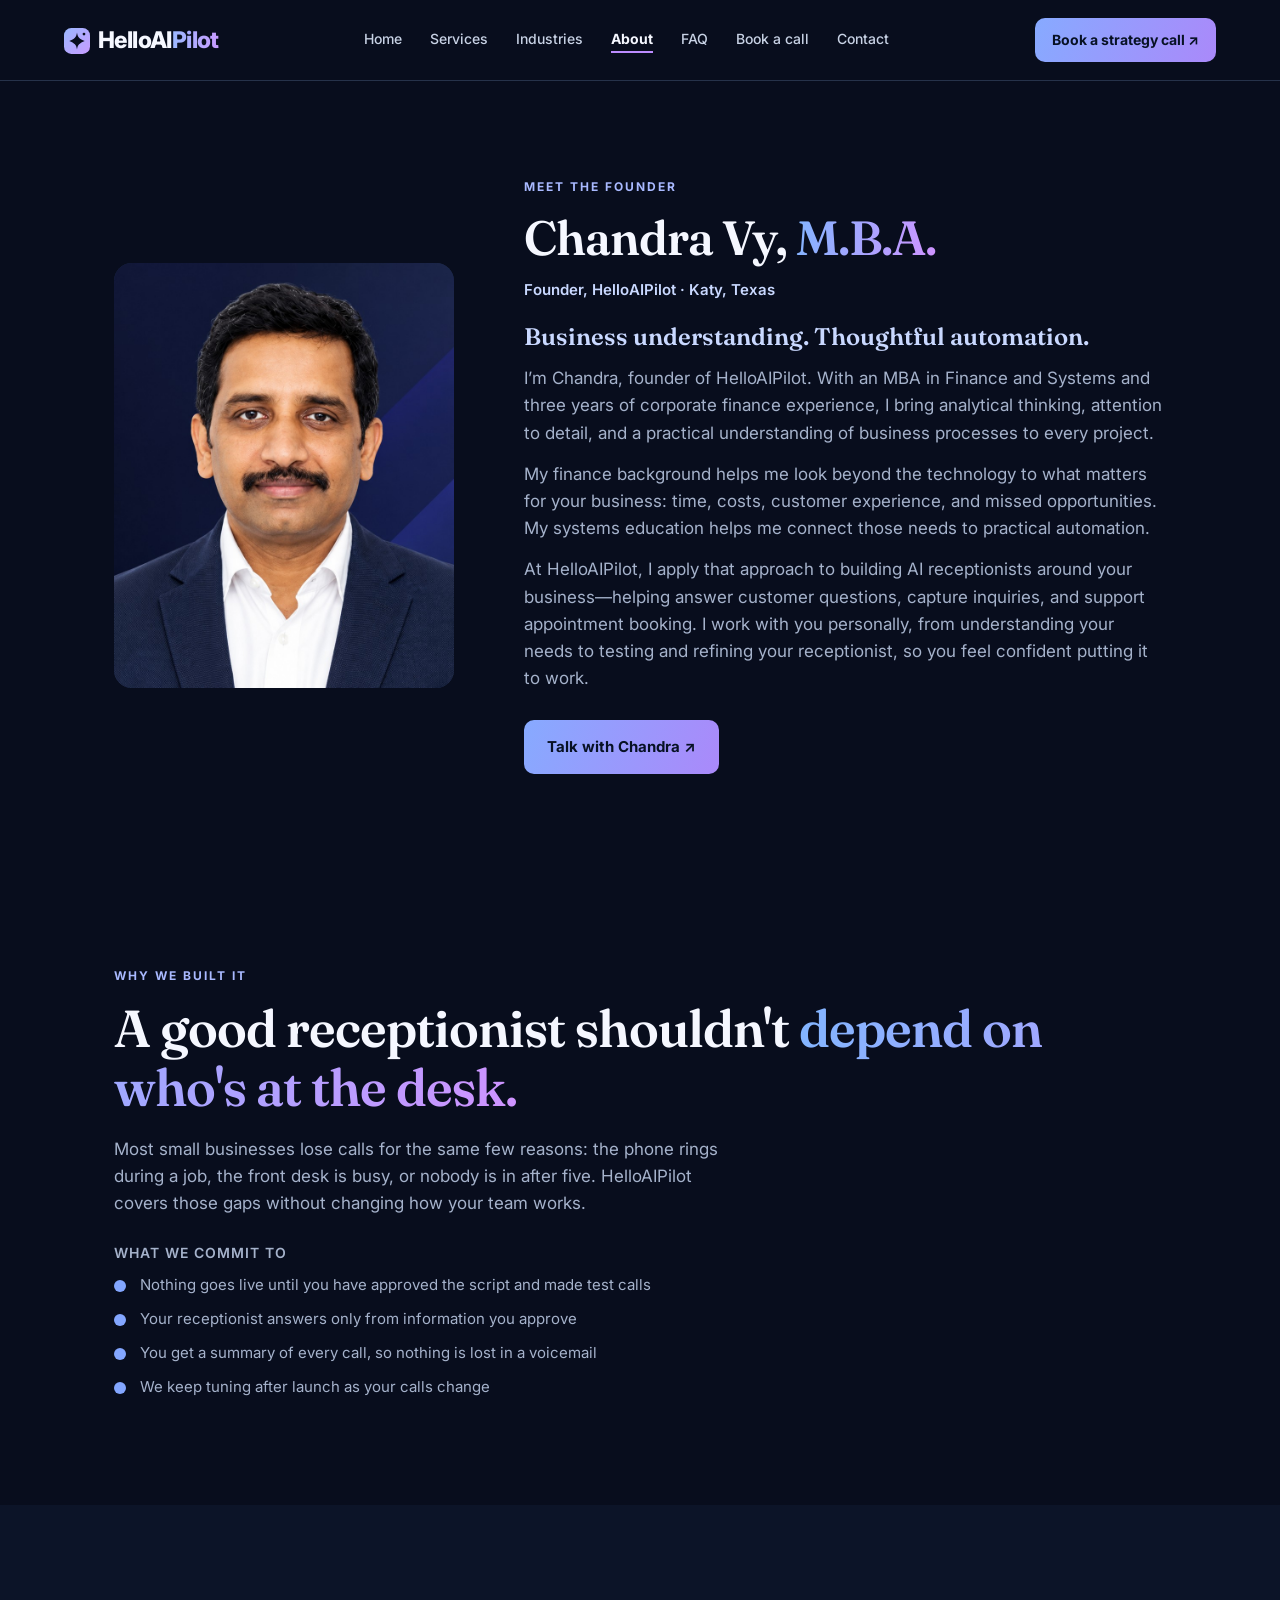
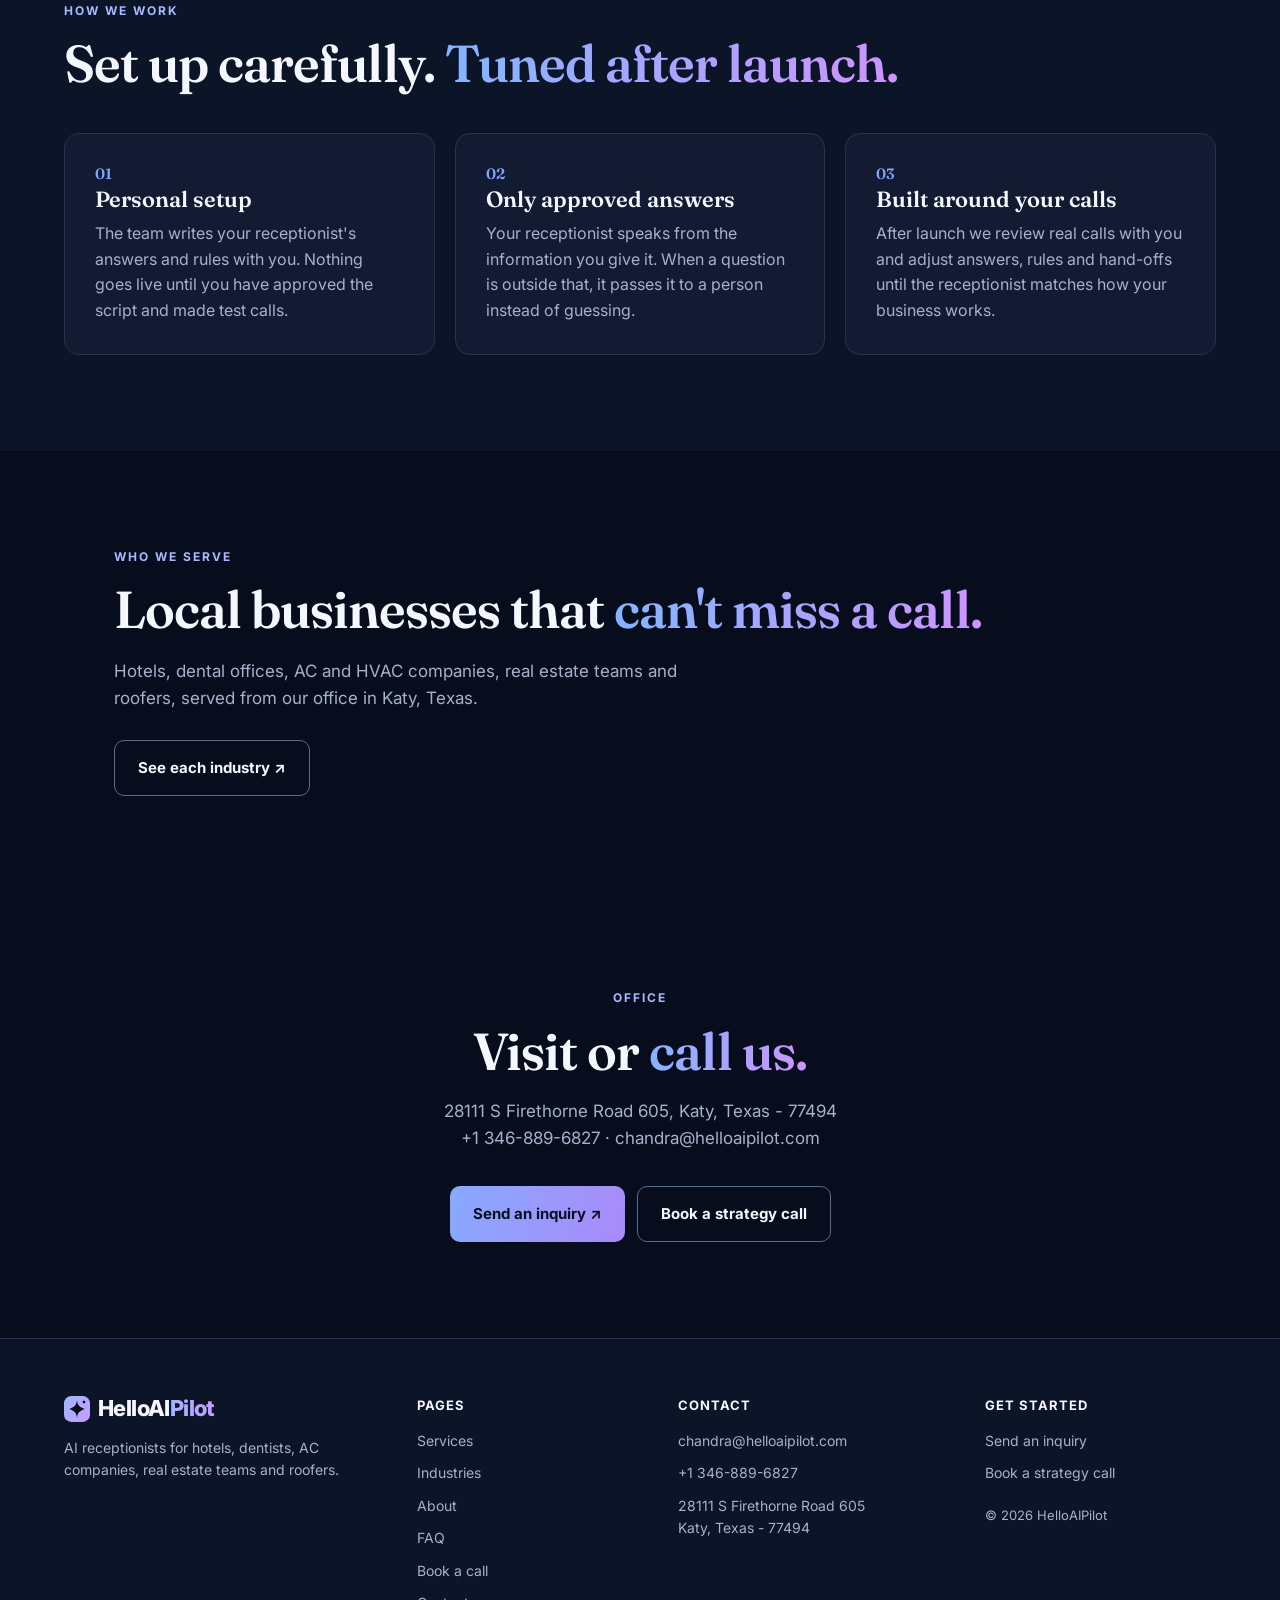
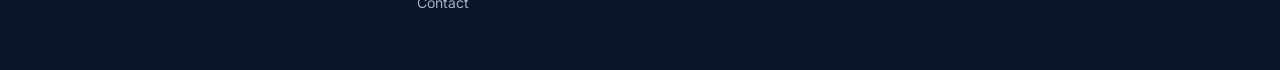
==== about/index.html @ 735b8063 "Add files via upload" ====
<!doctype html>
<html lang="en">
<head>
<meta charset="utf-8">
<meta name="viewport" content="width=device-width,initial-scale=1">
<title>About | HelloAIPilot</title>
<meta name="description" content="About HelloAIPilot and founder Chandra Vy, M.B.A. An AI receptionist company in Katy, Texas, set up personally for every business.">
<meta name="theme-color" content="#080d1d">
<link rel="stylesheet" href="/style.css">
</head>
<body>
<header>
  <a class="logo" href="/"><svg class="mark" viewBox="0 0 32 32" aria-hidden="true"><defs><linearGradient id="hg1" x1="0" y1="0" x2="1" y2="1"><stop offset="0" stop-color="#9bb8ff"/><stop offset="1" stop-color="#c79bff"/></linearGradient></defs><rect width="32" height="32" rx="9" fill="url(#hg1)"/><path d="M16 5.5c.7 5.6 3.1 8 9.5 10.5-6.4 2.5-8.8 4.9-9.5 10.5-.7-5.6-3.1-8-9.5-10.5 6.4-2.5 8.8-4.9 9.5-10.5z" fill="#080d1d"/><circle cx="24.6" cy="7.4" r="1.7" fill="#080d1d"/></svg>HelloAI<span>Pilot</span></a>
  <nav>
    <a href="/">Home</a>
    <a href="/services/">Services</a>
    <a href="/industries/">Industries</a>
    <a href="/about/" aria-current="page">About</a>
    <a href="/faq/">FAQ</a>
    <a href="/book/">Book a call</a>
    <a href="/contact/">Contact</a>
  </nav>
  <a class="btn small" href="/contact/#enquiry">Book a strategy call ↗</a>
</header>

<main>
  <section class="section">
    <div class="profile">
      <div class="profile-photo">
        <img src="/profile.jpg" alt="Chandra Vy, founder of HelloAIPilot" onerror="this.remove()">
      </div>
      <div class="profile-copy">
        <div class="eyebrow">MEET THE FOUNDER</div>
        <h2>Chandra Vy, <em>M.B.A.</em></h2>
        <p class="role">Founder, HelloAIPilot · Katy, Texas</p>
        <h3 class="bio-title">Business understanding. Thoughtful automation.</h3>
        <p>I’m Chandra, founder of HelloAIPilot. With an MBA in Finance and Systems and three years of corporate finance experience, I bring analytical thinking, attention to detail, and a practical understanding of business processes to every project.</p>
        <p>My finance background helps me look beyond the technology to what matters for your business: time, costs, customer experience, and missed opportunities. My systems education helps me connect those needs to practical automation.</p>
        <p>At HelloAIPilot, I apply that approach to building AI receptionists around your business—helping answer customer questions, capture inquiries, and support appointment booking. I work with you personally, from understanding your needs to testing and refining your receptionist, so you feel confident putting it to work.</p>
                <div class="actions left"><a class="btn" href="/contact/#enquiry">Talk with Chandra ↗</a></div>
      </div>
    </div>
  </section>

  <section class="section">
    <div class="eyebrow">WHY WE BUILT IT</div>
    <h2>A good receptionist shouldn't <em>depend on who's at the desk.</em></h2>
    <p class="lead-line">Most small businesses lose calls for the same few reasons: the phone rings during a job, the front desk is busy, or nobody is in after five. HelloAIPilot covers those gaps without changing how your team works.</p>
    <h4>What we commit to</h4>
    <ul class="checks">
      <li>Nothing goes live until you have approved the script and made test calls</li>
      <li>Your receptionist answers only from information you approve</li>
      <li>You get a summary of every call, so nothing is lost in a voicemail</li>
      <li>We keep tuning after launch as your calls change</li>
    </ul>
  </section>

  <section class="section alt">
    <div class="eyebrow">HOW WE WORK</div>
    <h2>Set up carefully. <em>Tuned after launch.</em></h2>
    <div class="grid three">
      <article class="tile"><div class="num">01</div><h3>Personal setup</h3><p>The team writes your receptionist's answers and rules with you. Nothing goes live until you have approved the script and made test calls.</p></article>
      <article class="tile"><div class="num">02</div><h3>Only approved answers</h3><p>Your receptionist speaks from the information you give it. When a question is outside that, it passes it to a person instead of guessing.</p></article>
      <article class="tile"><div class="num">03</div><h3>Built around your calls</h3><p>After launch we review real calls with you and adjust answers, rules and hand-offs until the receptionist matches how your business works.</p></article>
    </div>
  </section>

  <section class="section">
    <div class="eyebrow">WHO WE SERVE</div>
    <h2>Local businesses that <em>can't miss a call.</em></h2>
    <p class="lead-line">Hotels, dental offices, AC and HVAC companies, real estate teams and roofers, served from our office in Katy, Texas.</p>
    <div class="actions left"><a class="btn outline" href="/industries/">See each industry ↗</a></div>
  </section>

  <section class="section cta">
    <div class="eyebrow">OFFICE</div>
    <h2>Visit or <em>call us.</em></h2>
    <p>28111 S Firethorne Road 605, Katy, Texas - 77494<br>+1 346-889-6827 · chandra@helloaipilot.com</p>
    <div class="actions">
      <a class="btn" href="/contact/#enquiry">Send an inquiry ↗</a>
      <a class="btn outline" href="/contact/#book">Book a strategy call</a>
    </div>
  </section>
</main>

<footer>
  <div class="foot-brand">
    <a class="logo" href="/"><svg class="mark" viewBox="0 0 32 32" aria-hidden="true"><defs><linearGradient id="hg2" x1="0" y1="0" x2="1" y2="1"><stop offset="0" stop-color="#9bb8ff"/><stop offset="1" stop-color="#c79bff"/></linearGradient></defs><rect width="32" height="32" rx="9" fill="url(#hg2)"/><path d="M16 5.5c.7 5.6 3.1 8 9.5 10.5-6.4 2.5-8.8 4.9-9.5 10.5-.7-5.6-3.1-8-9.5-10.5 6.4-2.5 8.8-4.9 9.5-10.5z" fill="#080d1d"/><circle cx="24.6" cy="7.4" r="1.7" fill="#080d1d"/></svg>HelloAI<span>Pilot</span></a>
    <p>AI receptionists for hotels, dentists, AC companies, real estate teams and roofers.</p>
  </div>
  <div class="foot-col">
    <strong>Pages</strong>
    <a href="/services/">Services</a><a href="/industries/">Industries</a><a href="/about/">About</a><a href="/faq/">FAQ</a><a href="/book/">Book a call</a><a href="/contact/">Contact</a>
  </div>
  <div class="foot-col">
    <strong>Contact</strong>
    <a href="mailto:chandra@helloaipilot.com">chandra@helloaipilot.com</a>
    <a href="tel:+13468896827">+1 346-889-6827</a>
    <span>28111 S Firethorne Road 605<br>Katy, Texas - 77494</span>
  </div>
  <div class="foot-col">
    <strong>Get started</strong>
    <a href="/contact/#enquiry">Send an inquiry</a>
    <a href="/contact/#book">Book a strategy call</a>
    <span class="copy">© <span id="year"></span> HelloAIPilot</span>
  </div>
</footer>
<script src="/script.js"></script>
</body>
</html>
---- style.css ----
@import url('https://fonts.googleapis.com/css2?family=Fraunces:opsz,wght@9..144,500;9..144,600;9..144,700&family=Inter:wght@400;500;600;700&display=swap');

:root{
  --bg:#080d1d;
  --paper:#121b32;
  --soft:#0c1428;
  --ink:#f5f7ff;
  --muted:#a5b2cb;
  --line:#28344f;
  --accent:#83a6ff;
  --accent-text:#c9d8ff;
  --violet:#bc8cff;
  --chip:#1a2946;
  --green-soft:#1a2946;
  --green:#83a6ff;
  --green-deep:#c9d8ff;
}
*{box-sizing:border-box}
html{scroll-behavior:smooth;scroll-padding-top:90px}
[hidden]{display:none!important}
body{margin:0;background:var(--bg);color:var(--ink);font-family:'Inter',system-ui,sans-serif;font-size:16px;line-height:1.6}
a{color:inherit;text-decoration:none}
em{font-style:normal;background:linear-gradient(100deg,#82b5ff,#cf93ff);-webkit-background-clip:text;background-clip:text;color:transparent;font-weight:600}
h1,h2,h3,h4{font-family:'Fraunces',Georgia,serif;font-weight:600;color:var(--ink);line-height:1.12;margin:0}
h4{font-family:'Inter',sans-serif;font-size:14px;text-transform:uppercase;letter-spacing:1px;color:var(--muted);margin:0 0 12px}

/* Header */
header{display:flex;align-items:center;justify-content:space-between;gap:20px;padding:18px max(5%,calc((100vw - 1180px)/2));background:var(--bg);border-bottom:1px solid #26324a;position:sticky;top:0;z-index:5}
.logo{font:800 23px 'Inter',system-ui,sans-serif;letter-spacing:-.6px;white-space:nowrap;color:var(--ink)}
.logo>span:last-child{background:linear-gradient(90deg,#9bb8ff,#c79bff);-webkit-background-clip:text;background-clip:text;color:transparent}
.mark{width:26px;height:26px;vertical-align:-6px;margin-right:8px;flex:none;display:inline-block}
nav{display:flex;gap:28px;font-size:14px;color:#c8d2e5;font-weight:500}
nav a:hover{color:var(--accent)}
nav a[aria-current="page"]{color:var(--ink);font-weight:700;box-shadow:inset 0 -2px 0 var(--violet);padding-bottom:3px}

/* Buttons */
.btn{display:inline-flex;align-items:center;justify-content:center;background:linear-gradient(110deg,#87aaff,#aa89fa);color:#071124;font-weight:700;padding:15px 23px;border-radius:10px;border:0;cursor:pointer;font-size:15px;font-family:inherit;transition:filter .15s,transform .15s}
.btn:hover{filter:brightness(1.12);transform:translateY(-1px)}
.btn.small{padding:11px 17px;font-size:14px}
.btn.outline{background:transparent;border:1px solid #596a8a;color:var(--ink)}
.btn.outline:hover{border-color:var(--accent);color:var(--accent)}
.actions{display:flex;justify-content:center;gap:12px;margin:34px 0 0;flex-wrap:wrap}
.actions.left{justify-content:flex-start;margin:28px 0 0}
.textlink{color:var(--accent-text);font-weight:700;font-size:15px}
.textlink:hover{text-decoration:underline}
.eyebrow{color:#a9b9ff;font-size:12px;font-weight:700;letter-spacing:2px;text-transform:uppercase;margin-bottom:14px}

/* Hero */
.hero{position:relative;overflow:hidden;text-align:center;padding:100px 20px 90px;background:radial-gradient(ellipse 60% 45% at 50% 22%,#26366d80,transparent 80%)}
.hero h1{font-size:clamp(44px,6.4vw,84px);letter-spacing:-1.5px;max-width:1000px;margin:0 auto 26px}
.hero>p{color:var(--muted);max-width:660px;margin:0 auto;font-size:18px}
.hero-panel{max-width:660px;margin:60px auto 0;background:linear-gradient(145deg,#182541,#0d1429);border:1px solid #3b4e79;border-radius:18px;padding:24px;box-shadow:0 28px 95px #0007;text-align:left}
.panel-top,.steps{display:flex;justify-content:space-between;color:#91a4c8;font-size:12px;letter-spacing:.5px;font-weight:600}
.dot{display:inline-block;width:8px;height:8px;background:#58e7bb;border-radius:50%;margin-right:6px}
.wave{display:flex;height:90px;align-items:center;justify-content:center;gap:6px;margin:12px 0}
.wave b{width:6px;border-radius:10px;background:linear-gradient(#bb8dff,#71b8ff);height:26px;animation:pulse 1.4s infinite alternate}
.wave b:nth-child(3n){height:58px;animation-delay:.3s}
.wave b:nth-child(4n){height:78px;animation-delay:.6s}
.wave b:nth-child(5n){height:40px;animation-delay:.9s}
@keyframes pulse{to{transform:scaleY(.45)}}
.chat{background:#202f50;border-radius:8px;padding:14px 16px;color:#dce6ff;margin-bottom:12px;font-size:15px}
.chat.caller{background:#1a2946;margin-left:40px}
.steps span{background:#1a2946;padding:6px 10px;border-radius:999px}

/* Sections */
.section{max-width:1180px;margin:auto;padding:96px 5%}
.section h2,.subhero h1{font-size:clamp(34px,4.2vw,52px);letter-spacing:-1px;margin:0 0 40px}
.subhero{text-align:center;padding:100px 20px 80px;background:radial-gradient(ellipse at 50% 20%,#25356780,transparent 70%)}
.subhero h1{max-width:900px;margin:0 auto 22px}
.subhero>p{color:var(--muted);max-width:640px;margin:0 auto;font-size:18px}
.alt{max-width:none;background:#0c1428;padding-left:max(5%,calc((100vw - 1180px)/2));padding-right:max(5%,calc((100vw - 1180px)/2))}
.alt>*{max-width:1180px;margin-left:auto;margin-right:auto}
.lead-line{color:var(--muted);max-width:620px;margin:-20px 0 28px;font-size:17px}
.sectionhead{display:flex;justify-content:space-between;align-items:flex-end;gap:20px;flex-wrap:wrap}
.sectionhead h2{margin-bottom:40px}

/* Cards */
.grid{display:grid;gap:20px}
.three{grid-template-columns:repeat(3,1fr)}
.four{grid-template-columns:repeat(4,1fr)}
.tile{background:var(--paper);border:1px solid var(--line);border-radius:15px;padding:30px}
.tile p{color:var(--muted);margin:10px 0 0}
.tile .checks,.tile .rules{margin-top:16px}
.num{font:600 15px 'Fraunces',serif;color:var(--accent)}
.tile h3{font-size:22px;margin:4px 0 0}
ul{padding:0;margin:0;list-style:none}
.checks li,.rules li{position:relative;padding-left:26px;margin:10px 0;color:var(--muted);font-size:15px}
.checks li::before{content:"";position:absolute;left:0;top:7px;width:12px;height:12px;border-radius:50%;background:var(--accent)}
.rules li::before{content:"";position:absolute;left:0;top:7px;width:12px;height:12px;border-radius:3px;background:var(--violet)}

/* Calculator */
.calc{display:grid;grid-template-columns:1.1fr 1fr .9fr;gap:30px;align-items:center;background:var(--paper);border:1px solid var(--line);border-radius:18px;padding:40px;margin-top:50px}
.calc h3{font-size:30px;margin:0 0 12px}
.calc-copy p{color:var(--muted);margin:0;font-size:15px}
.calc-inputs label{display:block;font-size:14px;font-weight:600;color:var(--ink);margin-bottom:16px}
.calc-inputs input{display:block;width:100%;margin-top:6px;background:var(--bg);color:var(--ink);border:1px solid #35415b;border-radius:8px;padding:12px;font:inherit}
.calc-result{background:#0d1429;border:1px solid #3b4e79;color:var(--ink);border-radius:15px;padding:28px}
.calc-result small{display:block;text-transform:uppercase;letter-spacing:1px;font-size:12px;color:var(--muted)}
.calc-result strong{display:block;font:600 46px 'Fraunces',serif;color:#fff;margin:8px 0 0}
.calc-result span{font-size:15px;color:var(--muted)}
.calc-result em{display:block;margin-top:8px;font-weight:600;font-size:16px}
.calc-formula{font-size:13px;color:var(--muted);margin:14px 0 0}

/* Industries */
.industries{display:grid;grid-template-columns:repeat(5,1fr);gap:16px}
.industry{background:var(--paper);border:1px solid var(--line);border-radius:15px;padding:24px;transition:transform .2s,border-color .2s}
.industry:hover{transform:translateY(-4px);border-color:var(--accent)}
.industry>span{font-size:26px;color:#b4a5ff}
.industry h3{font-size:20px;margin:14px 0 8px}
.industry p{color:var(--muted);font-size:14px;margin:0}

/* Industries page */
.jump{display:flex;gap:10px;justify-content:center;flex-wrap:wrap;margin-top:28px}
.jump a{background:var(--paper);border:1px solid var(--line);padding:9px 16px;border-radius:999px;font-size:14px;font-weight:600}
.jump a:hover{border-color:var(--accent);color:var(--accent)}
.solutions{padding-top:40px}
.solution{display:grid;grid-template-columns:120px 1fr;gap:40px;padding:56px 0;border-bottom:1px solid var(--line);scroll-margin-top:100px}
.solution h2{font-size:38px;margin:8px 0 14px}
.solution>div:last-child>p{color:var(--muted);max-width:760px;font-size:17px}
.symbol{font-size:40px;color:#a6a6ff;background:#151e37;border-radius:20px;display:grid;place-items:center;height:120px}
.cols{display:grid;grid-template-columns:1fr 1fr;gap:40px;margin-top:28px}
.tags{display:flex;gap:10px;flex-wrap:wrap;margin-top:26px}
.tags span{padding:7px 14px;border-radius:999px;background:#1a2946;color:#b8cafa;font-size:13px;font-weight:600}

/* Comparison table */
.table-wrap{overflow-x:auto;background:var(--paper);border:1px solid var(--line);border-radius:15px}
table{width:100%;border-collapse:collapse;min-width:620px;font-size:15px}
th,td{text-align:left;padding:18px 22px;border-bottom:1px solid var(--line);vertical-align:top}
th{font-family:'Fraunces',serif;font-size:17px;background:var(--soft);color:var(--ink)}
th.ours{background:linear-gradient(110deg,#87aaff,#aa89fa);color:#071124}
td{color:var(--muted)}
td:first-child{font-weight:600;color:var(--ink);width:24%}
td.ours{background:#0f1a33;font-weight:600;color:var(--accent-text)}
tr:last-child td{border-bottom:0}
.source{font-size:13px;color:var(--muted);margin-top:16px}
.source a{color:var(--accent-text);text-decoration:underline}

/* Profile */
.profile{display:grid;grid-template-columns:340px 1fr;gap:70px;align-items:center}
.profile-photo{position:relative;aspect-ratio:4/5;border-radius:18px;overflow:hidden;background:#1a2946}
.profile-photo img{position:absolute;inset:0;width:100%;height:100%;object-fit:cover}
.profile-copy h2{font-size:clamp(34px,4vw,48px);margin:0 0 8px}
.profile-copy p{color:var(--muted);font-size:17px;margin:14px 0 0}
.profile-copy .role{color:var(--accent-text);font-weight:600;font-size:15px}

/* FAQ */
.faq{max-width:820px;margin:auto}
.faq details{background:var(--paper);border:1px solid var(--line);border-radius:12px;padding:4px 24px;margin-bottom:12px}
.faq summary{cursor:pointer;font-family:'Fraunces',serif;font-size:19px;font-weight:600;padding:18px 0;list-style:none}
.faq summary::-webkit-details-marker{display:none}
.faq summary::after{content:"+";float:right;color:var(--accent);font-family:'Inter',sans-serif;font-size:22px;line-height:1}
.faq details[open] summary::after{content:"–"}
.faq p{color:var(--muted);margin:0 0 20px;font-size:16px}

/* Booking + contact */
.booking{display:grid;grid-template-columns:1fr 1.1fr;gap:60px;align-items:center}
.booking-copy p{color:var(--muted);font-size:17px}
.booking-frame{background:#ffffff;border-radius:15px;padding:6px;min-height:620px}
.booking-frame iframe{display:block;width:100%;height:680px;border:0;border-radius:10px;background:#ffffff;color-scheme:light}
.summary{margin:26px 0 0;background:var(--paper);border:1px solid var(--line);border-radius:15px;padding:26px;display:grid;grid-template-columns:190px 1fr;gap:12px 24px}
.summary dt{color:var(--muted);font-size:14px}
.summary dd{margin:0;font-weight:600;color:var(--ink)}
.summary .tag{display:inline-block;font-size:12px;color:#071124;background:linear-gradient(110deg,#87aaff,#aa89fa);border-radius:999px;padding:3px 10px;font-weight:700}
.prep li{position:relative;padding-left:26px;margin:12px 0;color:var(--muted)}
.prep li::before{content:"";position:absolute;left:0;top:7px;width:12px;height:12px;border-radius:3px;border:2px solid var(--accent)}
.contact{display:grid;grid-template-columns:1fr 1.1fr;gap:60px;align-items:start}
.contact>div>p{color:var(--muted);font-size:17px;max-width:430px}
.direct{display:grid;gap:12px;margin-top:30px}
.direct a{display:block;background:var(--paper);border:1px solid var(--line);border-radius:12px;padding:16px 20px;font-weight:600}
.direct a:hover{border-color:var(--accent)}
.direct small{display:block;color:var(--muted);font-size:12px;font-weight:600;text-transform:uppercase;letter-spacing:1px;margin-bottom:4px}
form{padding:32px;border:1px solid var(--line);border-radius:16px;background:var(--paper)}
label{display:block;font-size:14px;font-weight:600;color:var(--ink);margin-bottom:16px}
input,textarea,select{display:block;width:100%;margin-top:7px;background:#0a1225;color:var(--ink);border:1px solid #35415b;border-radius:8px;padding:13px;font:inherit;font-weight:400}
input:focus,textarea:focus,select:focus{outline:2px solid var(--accent);outline-offset:1px}
form .btn{width:100%}
form small{display:block;color:#8e9dbb;margin-top:14px;line-height:1.5;font-weight:400;font-size:13px}
.hp{position:absolute;left:-9999px;width:1px;height:1px;overflow:hidden}
.form-status{margin-top:16px;padding:14px;border-radius:8px;font-size:14px;font-weight:500}
.form-status.ok{background:#14303a;color:#9ff0d6}
.form-status.err{background:#3a1e28;color:#ffb4a6}

/* Demo */
.demo{display:grid;grid-template-columns:1fr 1fr;gap:50px;align-items:center}
.demo p{color:var(--muted);font-size:17px}
.demo-card{background:var(--paper);border:1px solid var(--line);border-radius:18px;padding:34px}
.demo-card .big{font:600 34px 'Fraunces',serif;color:var(--accent-text);display:block;margin:8px 0 16px}

/* CTA */
.cta{text-align:center}
.cta h2{margin-bottom:18px}
.cta>p{color:var(--muted);max-width:600px;margin:0 auto;font-size:17px}

/* Footer */
footer{display:grid;grid-template-columns:1.4fr 1fr 1.2fr 1fr;gap:30px;padding:56px max(5%,calc((100vw - 1180px)/2));border-top:1px solid var(--line);background:var(--soft);font-size:14px;color:var(--muted)}
footer .logo{font-size:22px}
footer .foot-brand p{margin:14px 0 0;max-width:320px}
.foot-col{display:flex;flex-direction:column;gap:10px}
.foot-col strong{color:var(--ink);font-size:13px;text-transform:uppercase;letter-spacing:1px;margin-bottom:4px}
.foot-col a:hover{color:var(--accent)}
.copy{margin-top:10px;font-size:13px}

/* Responsive */
@media(max-width:1000px){
  .calc,.booking,.contact,.demo,.profile{grid-template-columns:1fr}
  .profile{gap:40px}
  .profile-photo{max-width:340px;width:100%}
  .solution{grid-template-columns:1fr;gap:20px}
  .symbol{height:80px;width:80px;font-size:32px}
  .industries{grid-template-columns:repeat(2,1fr)}
  .three,.four{grid-template-columns:1fr 1fr}
  footer{grid-template-columns:1fr 1fr}
  .booking-frame iframe{height:600px}
}
@media(max-width:760px){
  header{flex-wrap:wrap;padding:14px 5%}
  nav{order:3;width:100%;overflow-x:auto;gap:20px;padding-bottom:4px;white-space:nowrap}
  .btn.small{margin-left:auto}
  .hero{padding:70px 20px 60px}
  .section{padding:70px 5%}
  .alt{padding-top:70px;padding-bottom:70px}
  .three,.four,.industries,.cols{grid-template-columns:1fr}
  .sectionhead{display:block}
  .sectionhead .textlink{display:block;margin-top:18px}
  .calc{padding:24px}
  .calc-result strong{font-size:38px}
  .chat.caller{margin-left:0}
  .chat{font-size:14px}
  footer{grid-template-columns:1fr}
  .wave{height:70px}
  .tile{padding:24px}
}
@media(max-width:650px){
  .hero h1{letter-spacing:-1px}
  .section h2,.subhero h1{letter-spacing:-.5px}
  .booking-frame iframe{height:560px}
}
@media (prefers-reduced-motion:reduce){*{animation:none!important;transition:none!important}html{scroll-behavior:auto}}

.bio-title{font-family:'Fraunces',serif;font-size:24px;color:var(--accent-text);margin:22px 0 4px}

/* Animated call-flow diagram inside the home hero */
.callmap{display:block;width:100%;max-width:820px;height:300px;margin:56px auto 0}
@media (max-width:700px){.callmap{height:250px;margin-top:40px}}
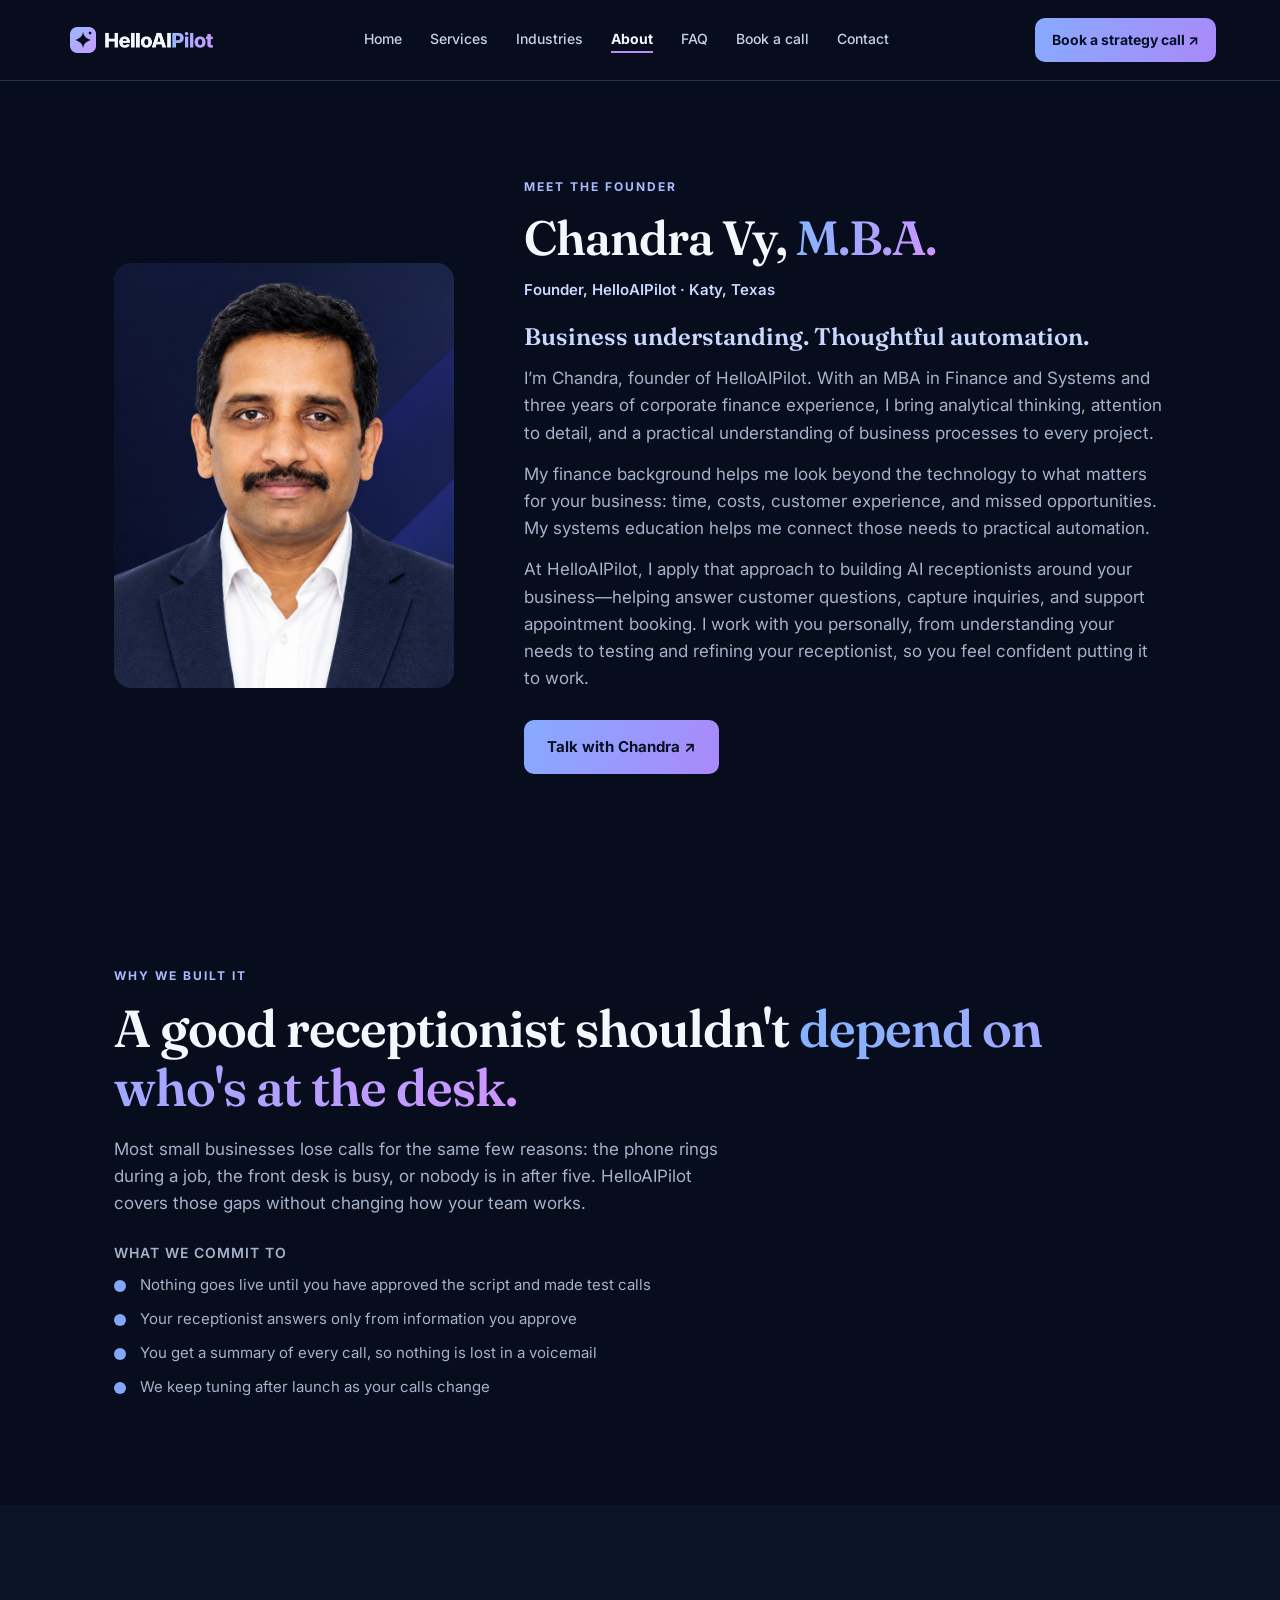
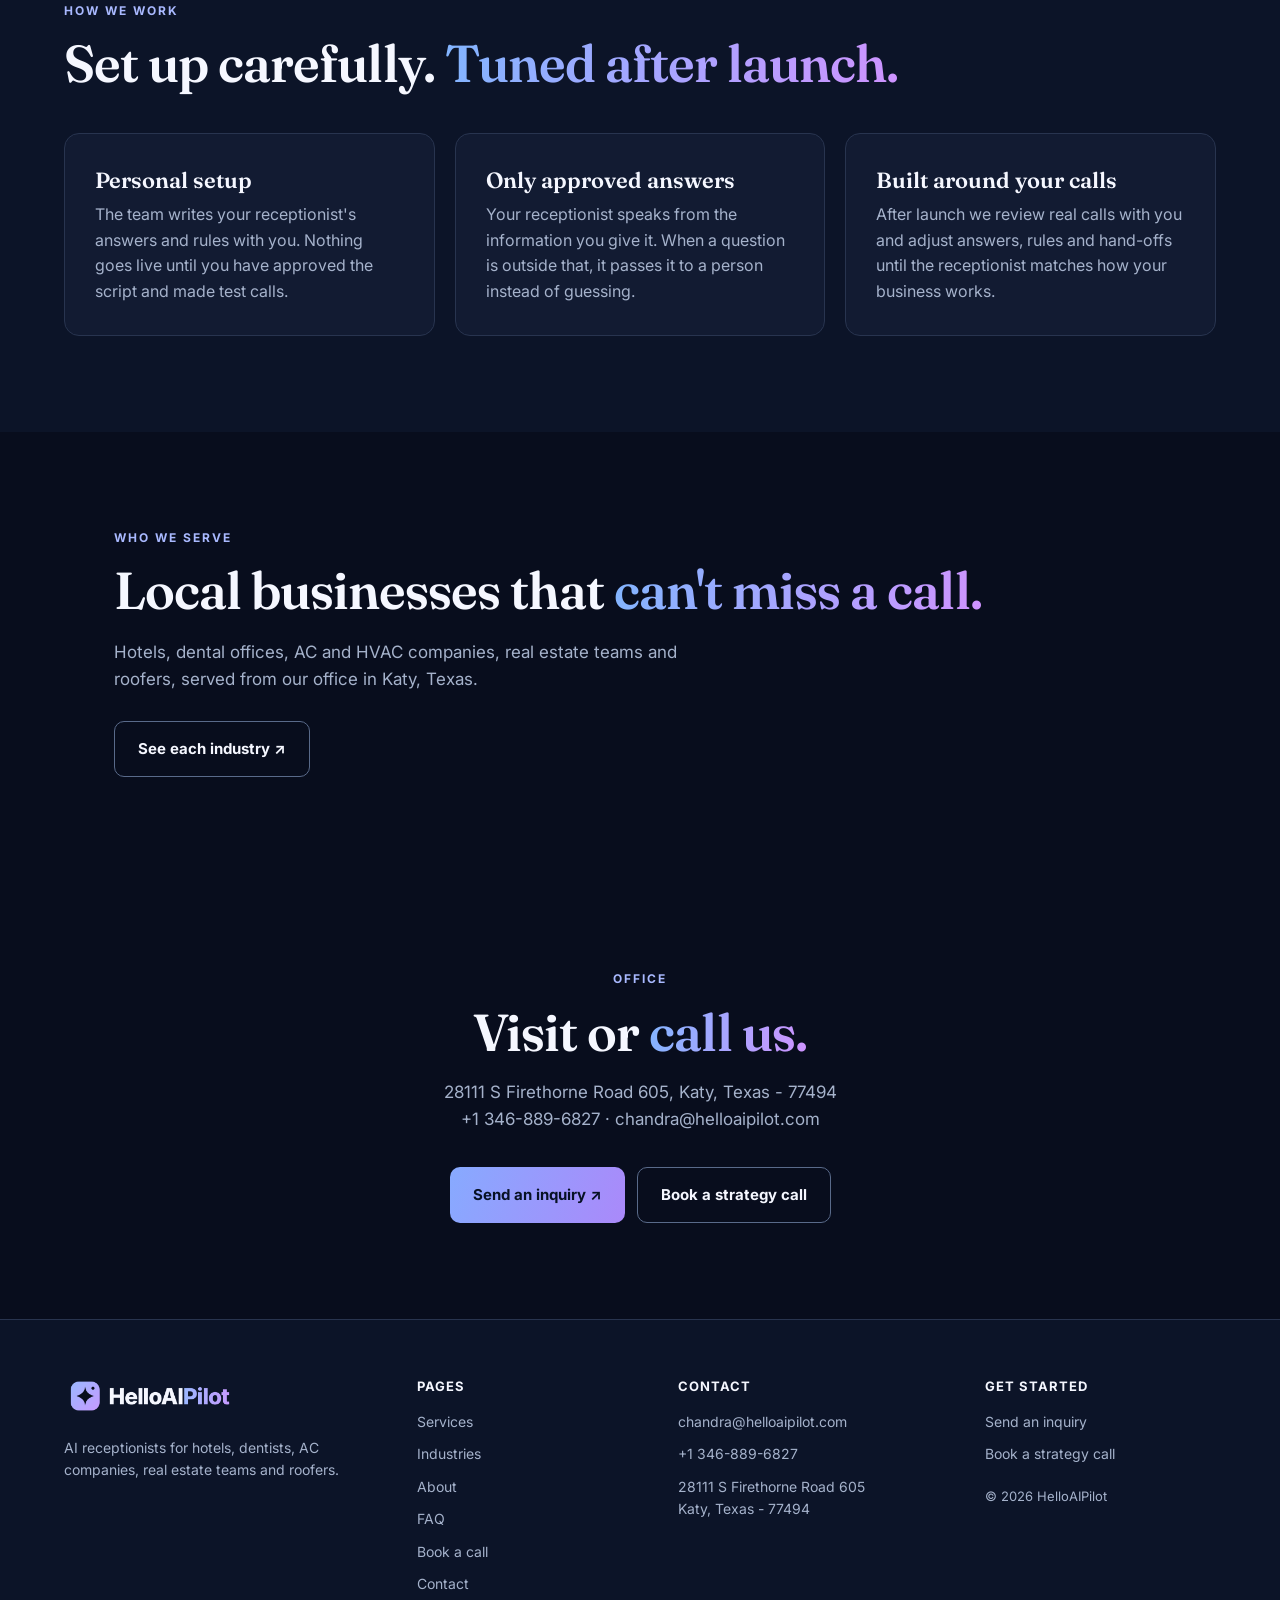
==== commit 8bb29e38: "Add files via upload" ====
--- a/about/index.html
+++ b/about/index.html
@@ -10,7 +10,7 @@
 </head>
 <body>
 <header>
-  <a class="logo" href="/"><svg class="mark" viewBox="0 0 32 32" aria-hidden="true"><defs><linearGradient id="hg1" x1="0" y1="0" x2="1" y2="1"><stop offset="0" stop-color="#9bb8ff"/><stop offset="1" stop-color="#c79bff"/></linearGradient></defs><rect width="32" height="32" rx="9" fill="url(#hg1)"/><path d="M16 5.5c.7 5.6 3.1 8 9.5 10.5-6.4 2.5-8.8 4.9-9.5 10.5-.7-5.6-3.1-8-9.5-10.5 6.4-2.5 8.8-4.9 9.5-10.5z" fill="#080d1d"/><circle cx="24.6" cy="7.4" r="1.7" fill="#080d1d"/></svg>HelloAI<span>Pilot</span></a>
+  <a class="logo" href="/"><img src="/logo.png" alt="HelloAIPilot" width="309" height="72"></a>
   <nav>
     <a href="/">Home</a>
     <a href="/services/">Services</a>
@@ -59,9 +59,9 @@
     <div class="eyebrow">HOW WE WORK</div>
     <h2>Set up carefully. <em>Tuned after launch.</em></h2>
     <div class="grid three">
-      <article class="tile"><div class="num">01</div><h3>Personal setup</h3><p>The team writes your receptionist's answers and rules with you. Nothing goes live until you have approved the script and made test calls.</p></article>
-      <article class="tile"><div class="num">02</div><h3>Only approved answers</h3><p>Your receptionist speaks from the information you give it. When a question is outside that, it passes it to a person instead of guessing.</p></article>
-      <article class="tile"><div class="num">03</div><h3>Built around your calls</h3><p>After launch we review real calls with you and adjust answers, rules and hand-offs until the receptionist matches how your business works.</p></article>
+      <article class="tile"><h3>Personal setup</h3><p>The team writes your receptionist's answers and rules with you. Nothing goes live until you have approved the script and made test calls.</p></article>
+      <article class="tile"><h3>Only approved answers</h3><p>Your receptionist speaks from the information you give it. When a question is outside that, it passes it to a person instead of guessing.</p></article>
+      <article class="tile"><h3>Built around your calls</h3><p>After launch we review real calls with you and adjust answers, rules and hand-offs until the receptionist matches how your business works.</p></article>
     </div>
   </section>
 
@@ -85,7 +85,7 @@
 
 <footer>
   <div class="foot-brand">
-    <a class="logo" href="/"><svg class="mark" viewBox="0 0 32 32" aria-hidden="true"><defs><linearGradient id="hg2" x1="0" y1="0" x2="1" y2="1"><stop offset="0" stop-color="#9bb8ff"/><stop offset="1" stop-color="#c79bff"/></linearGradient></defs><rect width="32" height="32" rx="9" fill="url(#hg2)"/><path d="M16 5.5c.7 5.6 3.1 8 9.5 10.5-6.4 2.5-8.8 4.9-9.5 10.5-.7-5.6-3.1-8-9.5-10.5 6.4-2.5 8.8-4.9 9.5-10.5z" fill="#080d1d"/><circle cx="24.6" cy="7.4" r="1.7" fill="#080d1d"/></svg>HelloAI<span>Pilot</span></a>
+    <a class="logo" href="/"><img src="/logo.png" alt="HelloAIPilot" width="309" height="72"></a>
     <p>AI receptionists for hotels, dentists, AC companies, real estate teams and roofers.</p>
   </div>
   <div class="foot-col">
--- a/style.css
+++ b/style.css
@@ -26,9 +26,9 @@
 
 /* Header */
 header{display:flex;align-items:center;justify-content:space-between;gap:20px;padding:18px max(5%,calc((100vw - 1180px)/2));background:var(--bg);border-bottom:1px solid #26324a;position:sticky;top:0;z-index:5}
-.logo{font:800 23px 'Inter',system-ui,sans-serif;letter-spacing:-.6px;white-space:nowrap;color:var(--ink)}
-.logo>span:last-child{background:linear-gradient(90deg,#9bb8ff,#c79bff);-webkit-background-clip:text;background-clip:text;color:transparent}
-.mark{width:26px;height:26px;vertical-align:-6px;margin-right:8px;flex:none;display:inline-block}
+.logo{display:inline-flex;align-items:center;text-decoration:none}
+.logo img{display:block;height:36px;width:auto}
+@media (max-width:700px){.logo img{height:30px}}
 nav{display:flex;gap:28px;font-size:14px;color:#c8d2e5;font-weight:500}
 nav a:hover{color:var(--accent)}
 nav a[aria-current="page"]{color:var(--ink);font-weight:700;box-shadow:inset 0 -2px 0 var(--violet);padding-bottom:3px}
@@ -193,7 +193,7 @@
 
 /* Footer */
 footer{display:grid;grid-template-columns:1.4fr 1fr 1.2fr 1fr;gap:30px;padding:56px max(5%,calc((100vw - 1180px)/2));border-top:1px solid var(--line);background:var(--soft);font-size:14px;color:var(--muted)}
-footer .logo{font-size:22px}
+footer .logo img{height:40px}
 footer .foot-brand p{margin:14px 0 0;max-width:320px}
 .foot-col{display:flex;flex-direction:column;gap:10px}
 .foot-col strong{color:var(--ink);font-size:13px;text-transform:uppercase;letter-spacing:1px;margin-bottom:4px}
@@ -239,6 +239,36 @@
 
 .bio-title{font-family:'Fraunces',serif;font-size:24px;color:var(--accent-text);margin:22px 0 4px}
 
-/* Animated call-flow diagram inside the home hero */
-.callmap{display:block;width:100%;max-width:820px;height:300px;margin:56px auto 0}
-@media (max-width:700px){.callmap{height:250px;margin-top:40px}}
+/* Example conversation card in the home hero */
+.demo-live{max-width:760px;margin:56px auto 0;background:linear-gradient(160deg,#16213f,#0c1428);border:1px solid #33446b;border-radius:20px;padding:22px;text-align:left;box-shadow:0 24px 80px #0007}
+.dl-head{display:flex;justify-content:space-between;align-items:center;gap:12px;flex-wrap:wrap;margin-bottom:14px}
+.dl-head .eyebrow{margin:0}
+.dl-title{font:600 14px Inter,system-ui,sans-serif;color:var(--accent-text)}
+.dl-tabs{display:flex;flex-wrap:wrap;gap:8px;margin-bottom:18px}
+.dl-tabs button{font:600 13px Inter,system-ui,sans-serif;color:var(--muted);background:var(--soft);border:1px solid var(--line);border-radius:999px;padding:7px 14px;cursor:pointer}
+.dl-tabs button:hover{color:var(--ink)}
+.dl-tabs button[aria-selected="true"]{color:#071124;background:linear-gradient(110deg,#87aaff,#aa89fa);border-color:transparent}
+.dl-tabs button:focus-visible{outline:2px solid var(--accent);outline-offset:2px}
+.dl-msgs{min-height:170px;display:flex;flex-direction:column;gap:12px}
+.bub{max-width:82%;padding:12px 15px;border-radius:16px;font-size:15px;line-height:1.5;animation:dlIn .4s ease both}
+.bub.c{align-self:flex-start;background:#1e2a4a;color:var(--ink);border-bottom-left-radius:4px}
+.bub.a{align-self:flex-end;background:linear-gradient(110deg,#87aaff26,#aa89fa33);border:1px solid #4a5f92;color:var(--ink);border-bottom-right-radius:4px}
+.typing{align-self:flex-end;display:flex;gap:5px;padding:13px 15px;background:#1e2a4a;border-radius:16px}
+.typing i{width:7px;height:7px;border-radius:50%;background:var(--accent);animation:dlDot 1s infinite}
+.typing i:nth-child(2){animation-delay:.15s}
+.typing i:nth-child(3){animation-delay:.3s}
+.dl-result{margin-top:16px;display:inline-flex;align-items:center;gap:8px;background:#ffd27a1a;border:1px solid #ffd27a66;color:#ffe2a8;border-radius:999px;padding:8px 14px;font:600 14px Inter,system-ui,sans-serif;opacity:0;transform:translateY(6px);transition:opacity .4s,transform .4s}
+.dl-result.on{opacity:1;transform:none}
+.dl-bar{height:3px;background:#1e2a4a;border-radius:3px;margin-top:18px;overflow:hidden}
+.dl-bar i{display:block;height:100%;width:0;background:linear-gradient(90deg,#87aaff,#bc8cff)}
+.dl-bar i.run{animation:dlBar 4.6s linear forwards}
+.dl-note{color:var(--muted);font-size:12px;margin:12px 0 0}
+@keyframes dlIn{from{opacity:0;transform:translateY(8px)}to{opacity:1;transform:none}}
+@keyframes dlDot{0%,60%,100%{opacity:.3;transform:translateY(0)}30%{opacity:1;transform:translateY(-3px)}}
+@keyframes dlBar{from{width:0}to{width:100%}}
+@media (prefers-reduced-motion:reduce){.bub,.typing i,.dl-bar i.run{animation:none}}
+@media (max-width:700px){.demo-live{padding:18px}.bub{max-width:92%}}
+
+/* Booking-flight animation in the home hero */
+.bookflight{display:block;width:100%;max-width:760px;height:260px;margin:56px auto 0}
+@media (max-width:700px){.bookflight{height:220px;margin-top:40px}}
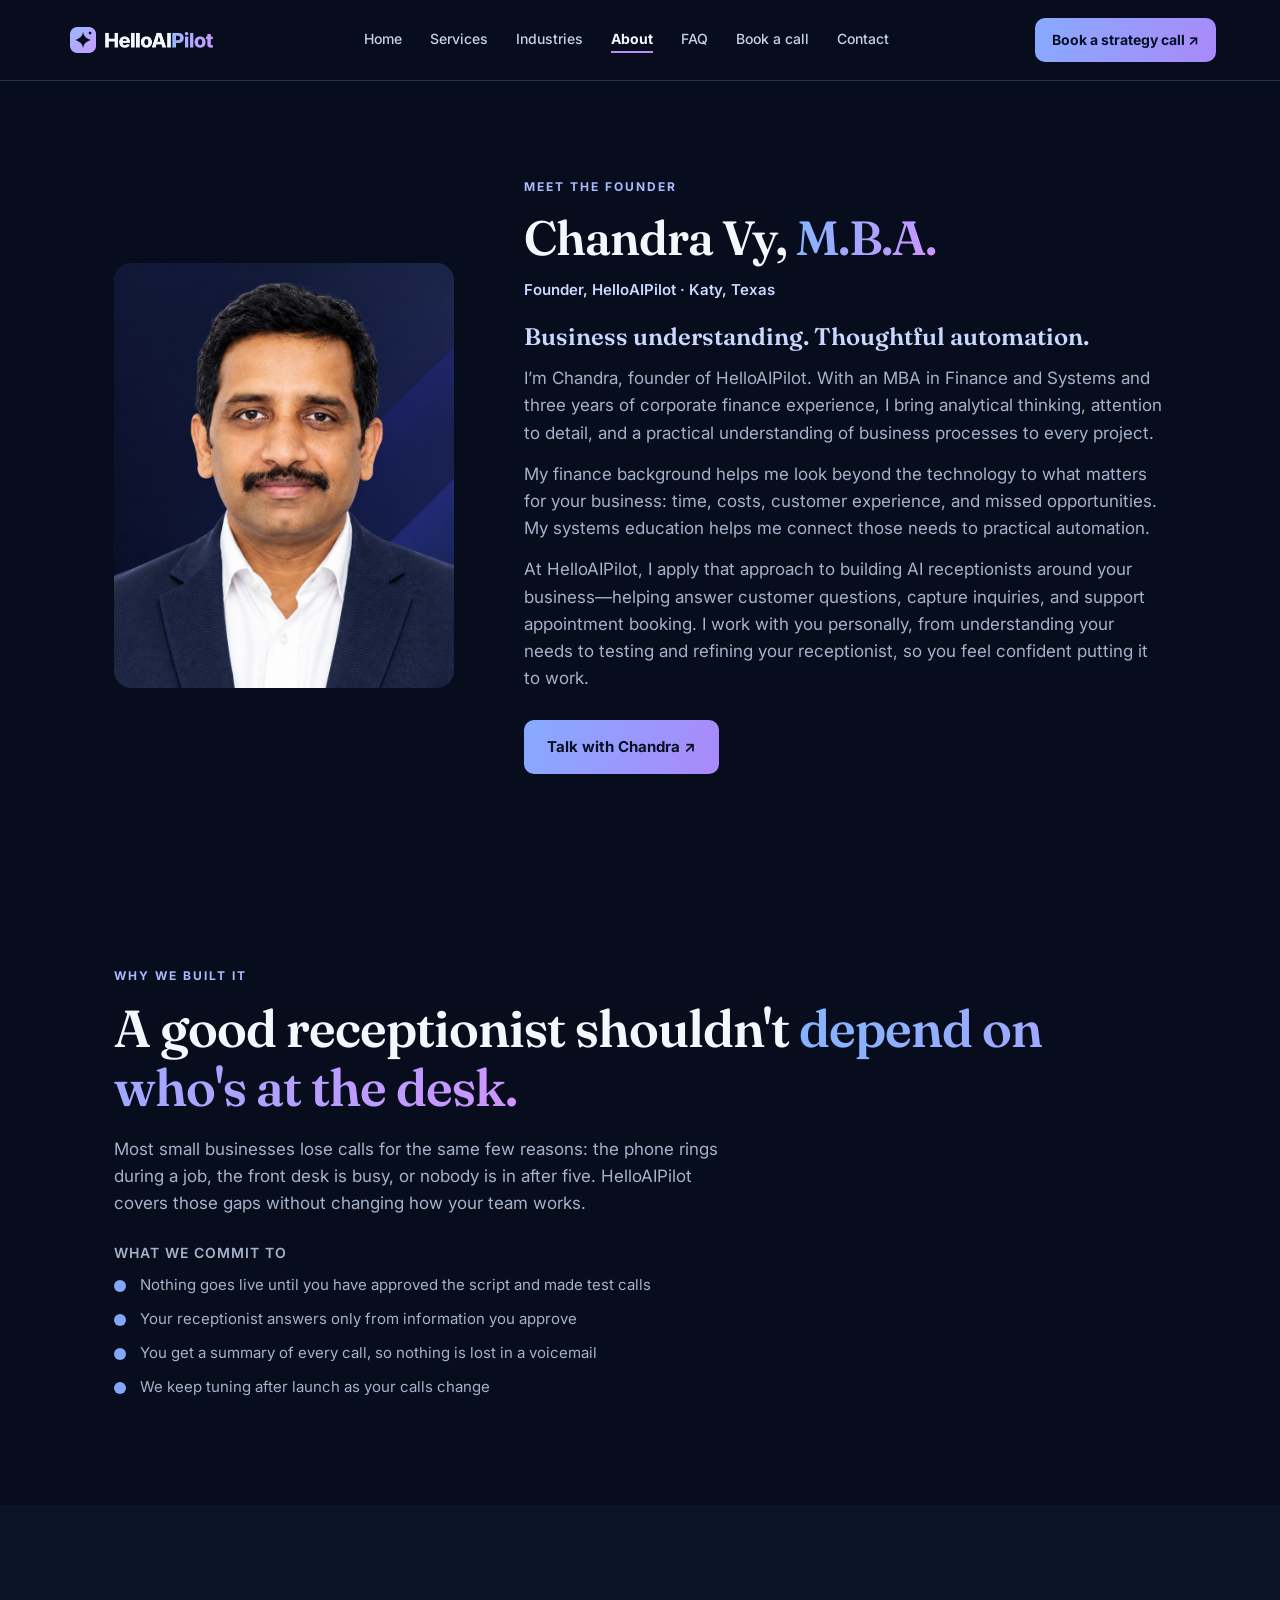
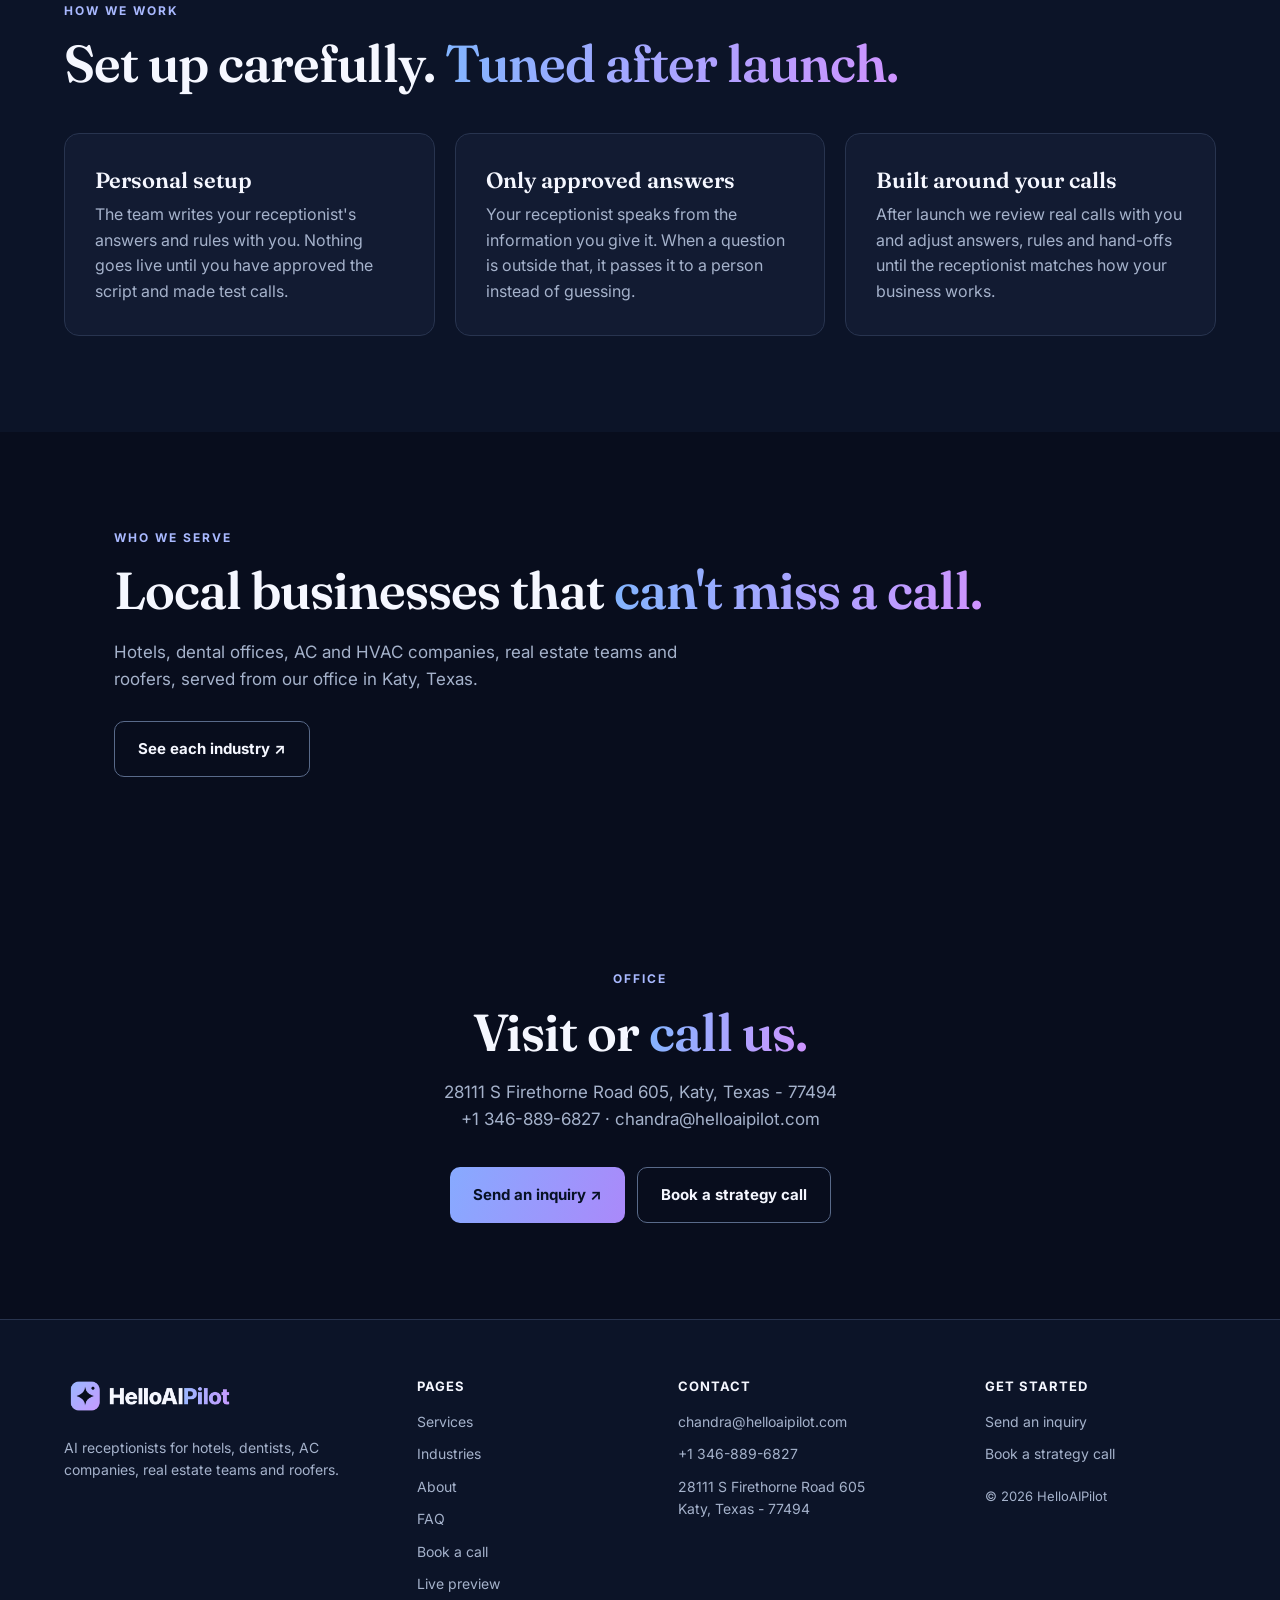
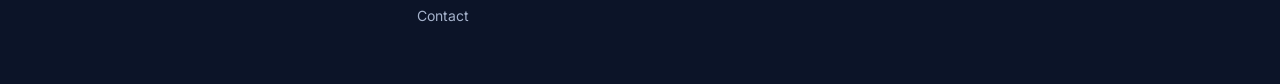
==== commit 8ee72f44: "Add files via upload" ====
--- a/about/index.html
+++ b/about/index.html
@@ -90,7 +90,7 @@
   </div>
   <div class="foot-col">
     <strong>Pages</strong>
-    <a href="/services/">Services</a><a href="/industries/">Industries</a><a href="/about/">About</a><a href="/faq/">FAQ</a><a href="/book/">Book a call</a><a href="/contact/">Contact</a>
+    <a href="/services/">Services</a><a href="/industries/">Industries</a><a href="/about/">About</a><a href="/faq/">FAQ</a><a href="/book/">Book a call</a><a href="/demo/">Live preview</a><a href="/contact/">Contact</a>
   </div>
   <div class="foot-col">
     <strong>Contact</strong>
--- a/style.css
+++ b/style.css
@@ -272,3 +272,17 @@
 /* Booking-flight animation in the home hero */
 .bookflight{display:block;width:100%;max-width:760px;height:260px;margin:56px auto 0}
 @media (max-width:700px){.bookflight{height:220px;margin-top:40px}}
+
+/* Live preview page */
+.demo-build{display:grid;grid-template-columns:1fr 1.25fr;gap:28px;max-width:1080px;margin:0 auto;align-items:start}
+.demo-build form{margin:0}
+.demo-stage{background:linear-gradient(160deg,#16213f,#0c1428);border:1px solid #33446b;border-radius:20px;padding:22px;min-height:440px;box-shadow:0 24px 80px #0007}
+.demo-msgs{display:flex;flex-direction:column;gap:10px;min-height:260px;margin-top:16px}
+.demo-actions{display:flex;gap:12px;margin-top:20px;flex-wrap:wrap}
+.demo-chat{display:flex;gap:10px;margin:18px 0 0;padding:0;border:0;background:none;align-items:center}
+.demo-chat input{margin:0;flex:1;min-width:0}
+.demo-chat .btn{width:auto;padding:13px 20px}
+.demo-note{margin:10px 0 0;font-size:12px;color:#8e9dbb}
+@media (max-width:860px){.demo-build{grid-template-columns:1fr}}
+
+.demo-pick{margin-top:12px;padding:11px 16px;font-size:14px}
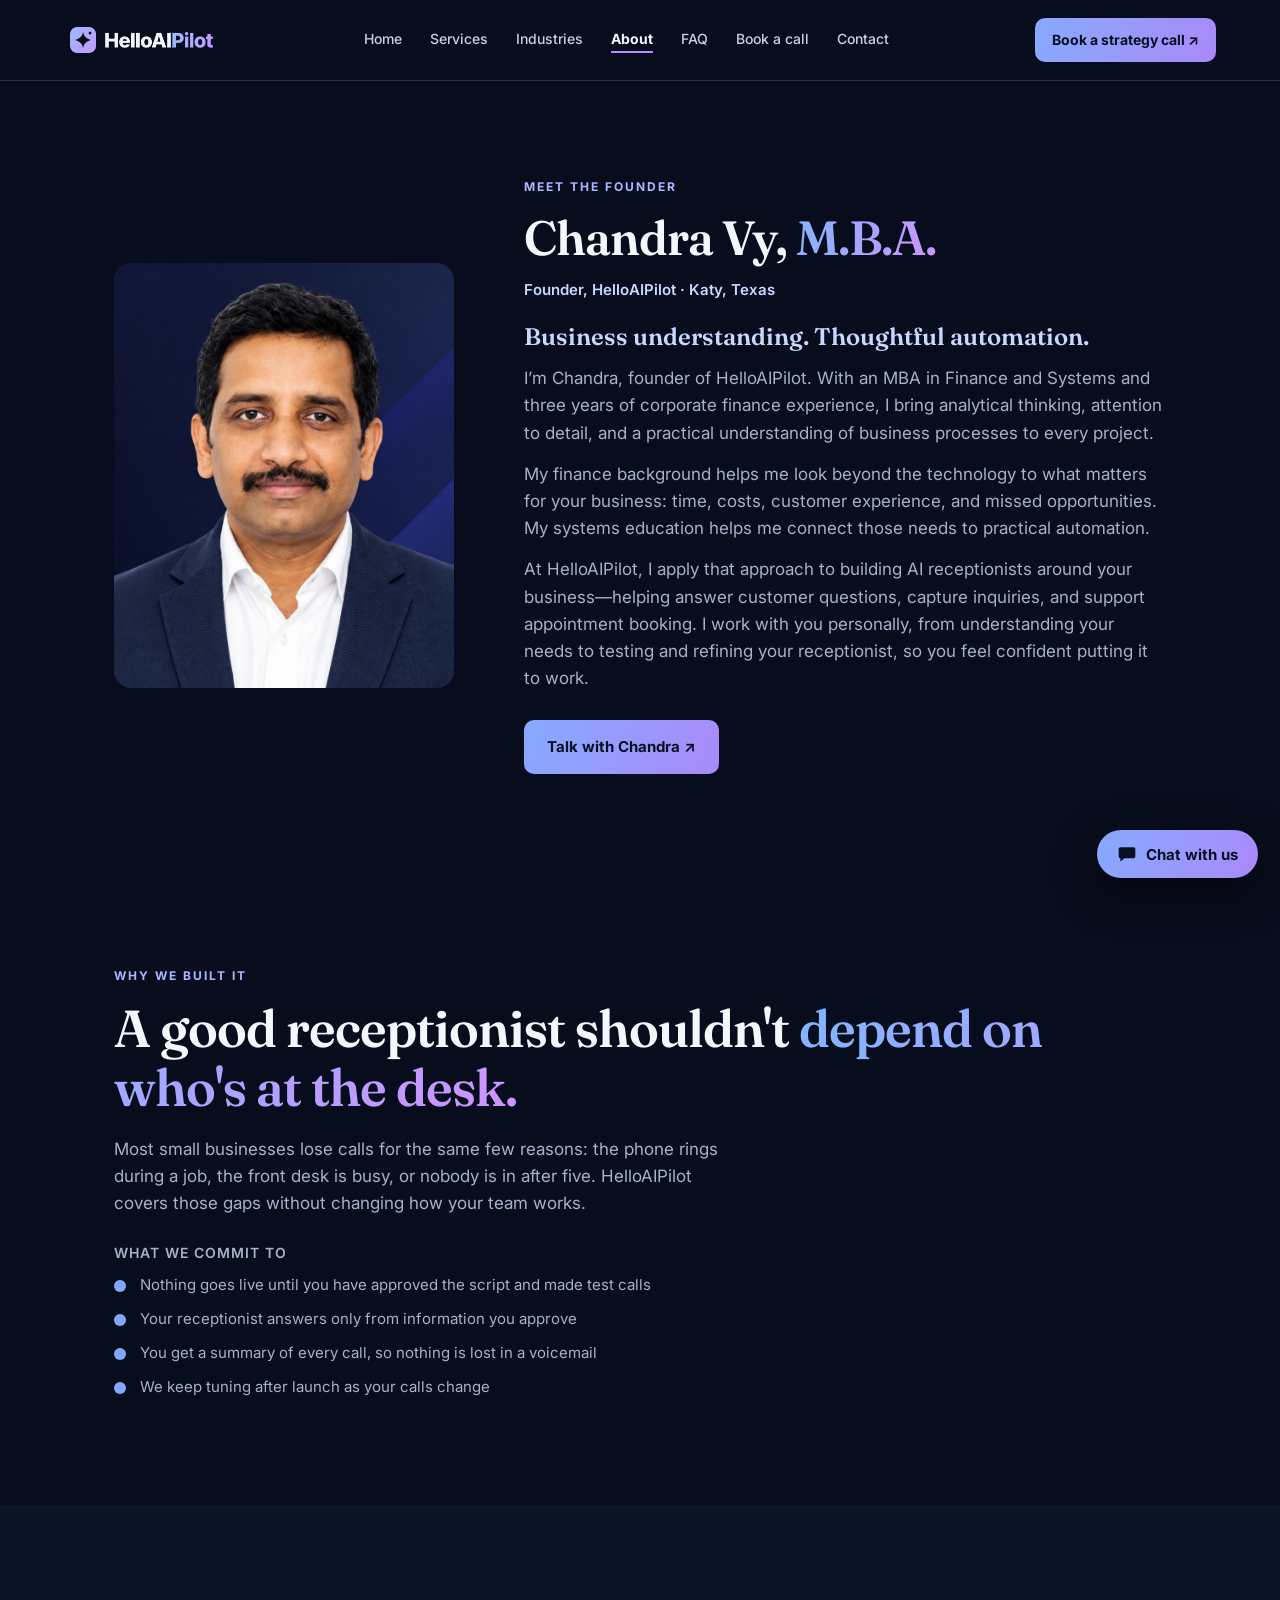
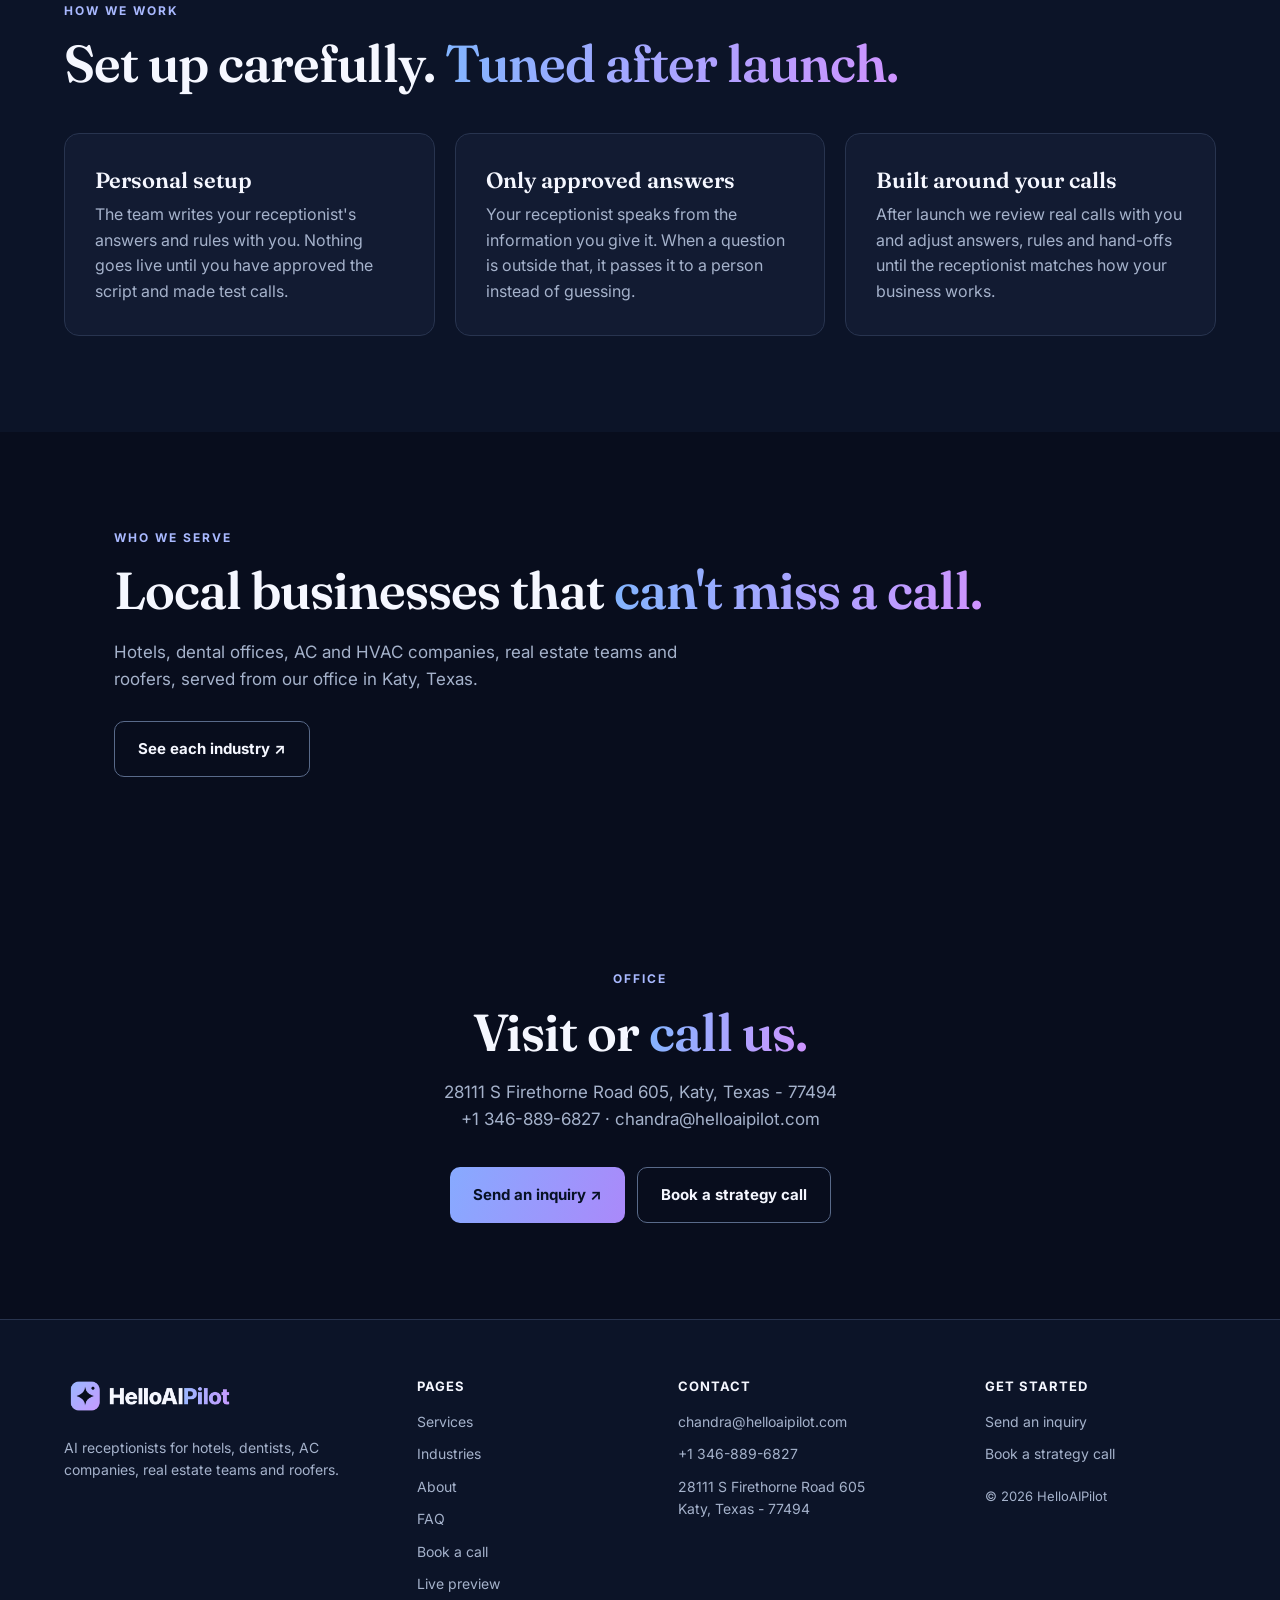
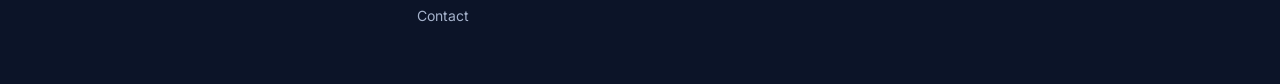
==== commit 342e4068: "Add files via upload" ====
--- a/about/index.html
+++ b/about/index.html
@@ -106,5 +106,6 @@
   </div>
 </footer>
 <script src="/script.js"></script>
+<script src="/chat-widget.js" defer></script>
 </body>
 </html>
--- a/style.css
+++ b/style.css
@@ -286,3 +286,22 @@
 @media (max-width:860px){.demo-build{grid-template-columns:1fr}}
 
 .demo-pick{margin-top:12px;padding:11px 16px;font-size:14px}
+
+/* Site-wide chat launcher and panel */
+.cw-launch{position:fixed;right:22px;bottom:22px;z-index:50;display:inline-flex;align-items:center;gap:9px;padding:14px 20px;border:0;border-radius:999px;background:linear-gradient(110deg,#87aaff,#aa89fa);color:#071124;font:700 15px Inter,system-ui,sans-serif;cursor:pointer;box-shadow:0 14px 40px #0008}
+.cw-launch:hover{filter:brightness(1.1);transform:translateY(-2px)}
+.cw-launch:focus-visible{outline:2px solid var(--accent);outline-offset:3px}
+.cw-launch.cw-hide{opacity:0;pointer-events:none}
+.cw-panel{position:fixed;right:22px;bottom:22px;z-index:51;width:min(380px,calc(100vw - 32px));height:min(520px,calc(100vh - 110px));display:flex;flex-direction:column;background:var(--paper);border:1px solid #33446b;border-radius:18px;box-shadow:0 24px 80px #000a;overflow:hidden}
+.cw-panel[hidden]{display:none}
+.cw-head{display:flex;justify-content:space-between;align-items:center;padding:16px 18px;border-bottom:1px solid var(--line);font-weight:700;color:var(--ink)}
+.cw-close{background:none;border:0;color:var(--muted);font-size:26px;line-height:1;cursor:pointer;padding:0 4px}
+.cw-close:hover{color:var(--ink)}
+.cw-msgs{flex:1;overflow-y:auto;display:flex;flex-direction:column;gap:10px;padding:16px}
+.cw-form{display:flex;gap:8px;padding:12px;border-top:1px solid var(--line);margin:0}
+.cw-form input{margin:0;flex:1;min-width:0;padding:11px 12px}
+.cw-form .btn{width:auto;padding:11px 16px}
+.cw-note{margin:0;padding:0 14px 12px;font-size:11px;color:#8e9dbb}
+.cw-panel .bub{font-size:14px;padding:10px 13px}
+.cw-panel .demo-pick{margin-top:10px;padding:9px 14px;font-size:13px}
+@media (max-width:520px){.cw-launch{right:14px;bottom:14px;padding:13px 16px}.cw-panel{right:14px;bottom:14px}}
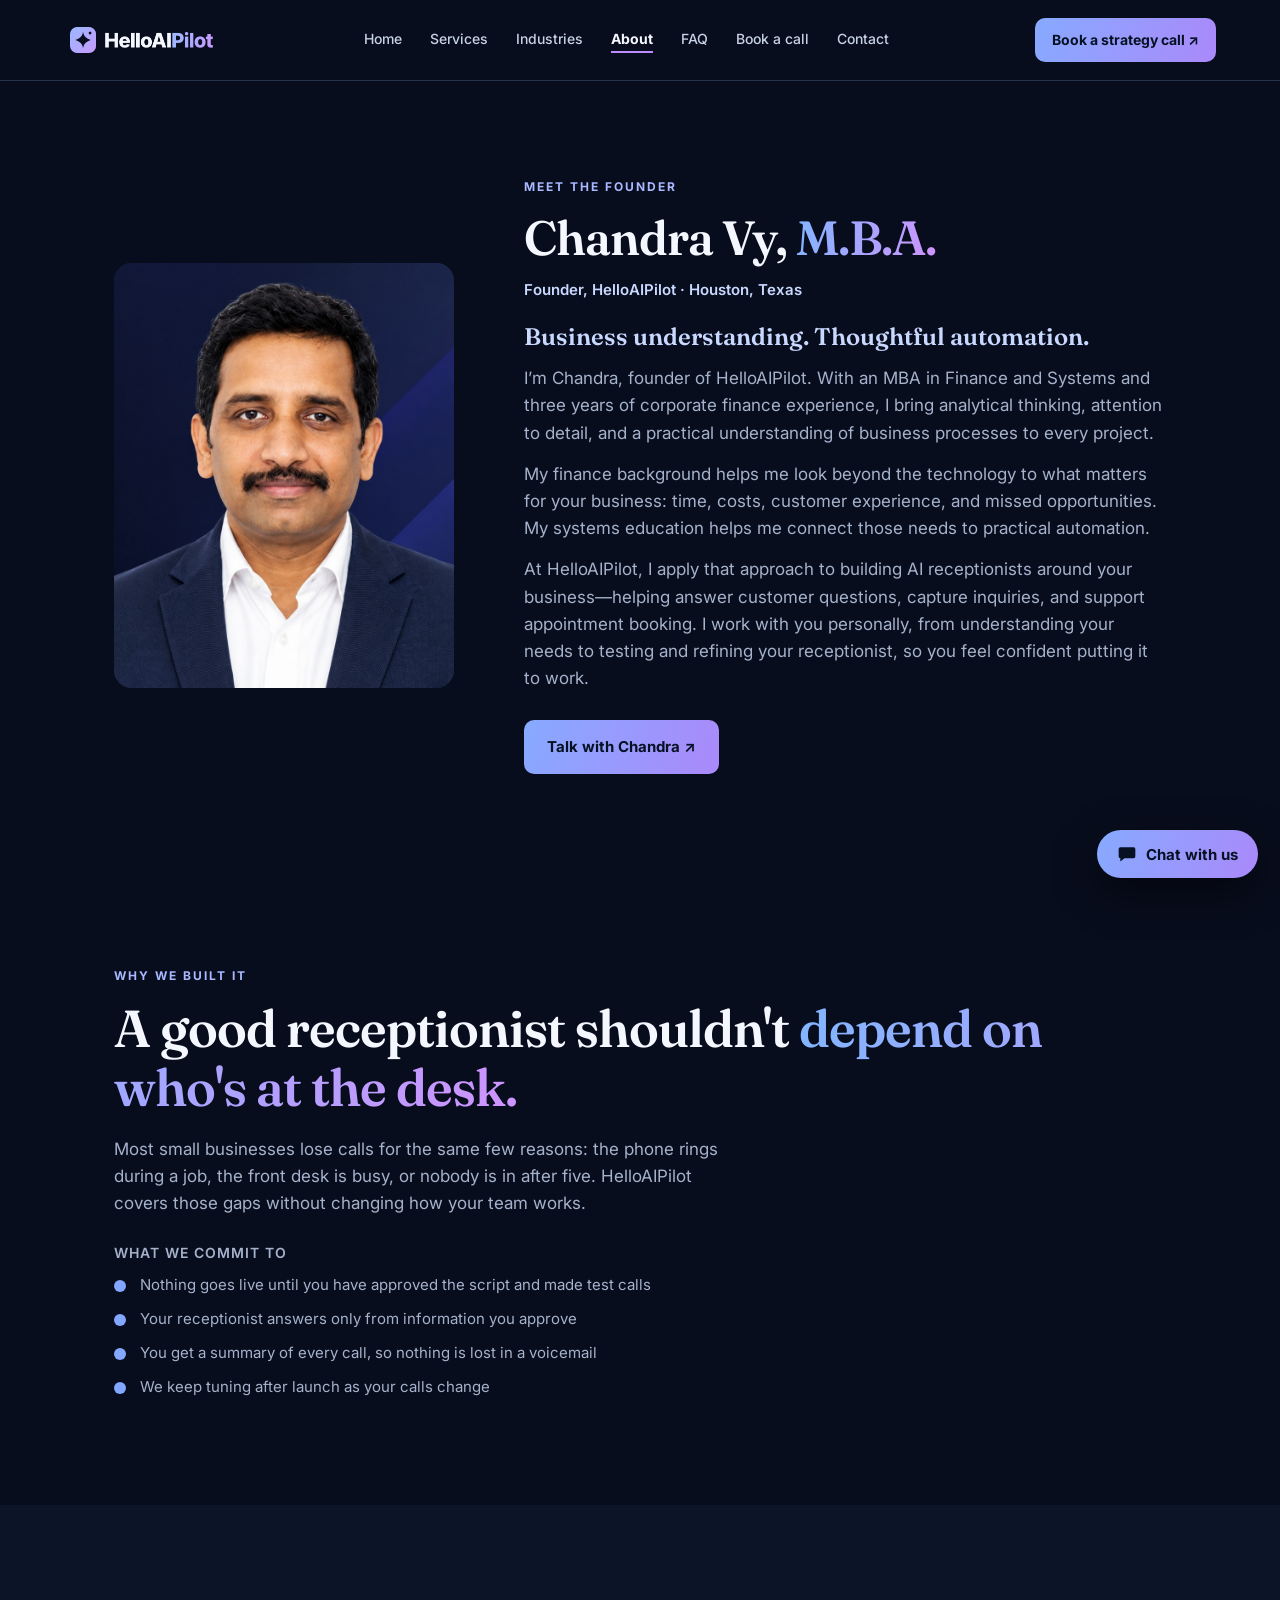
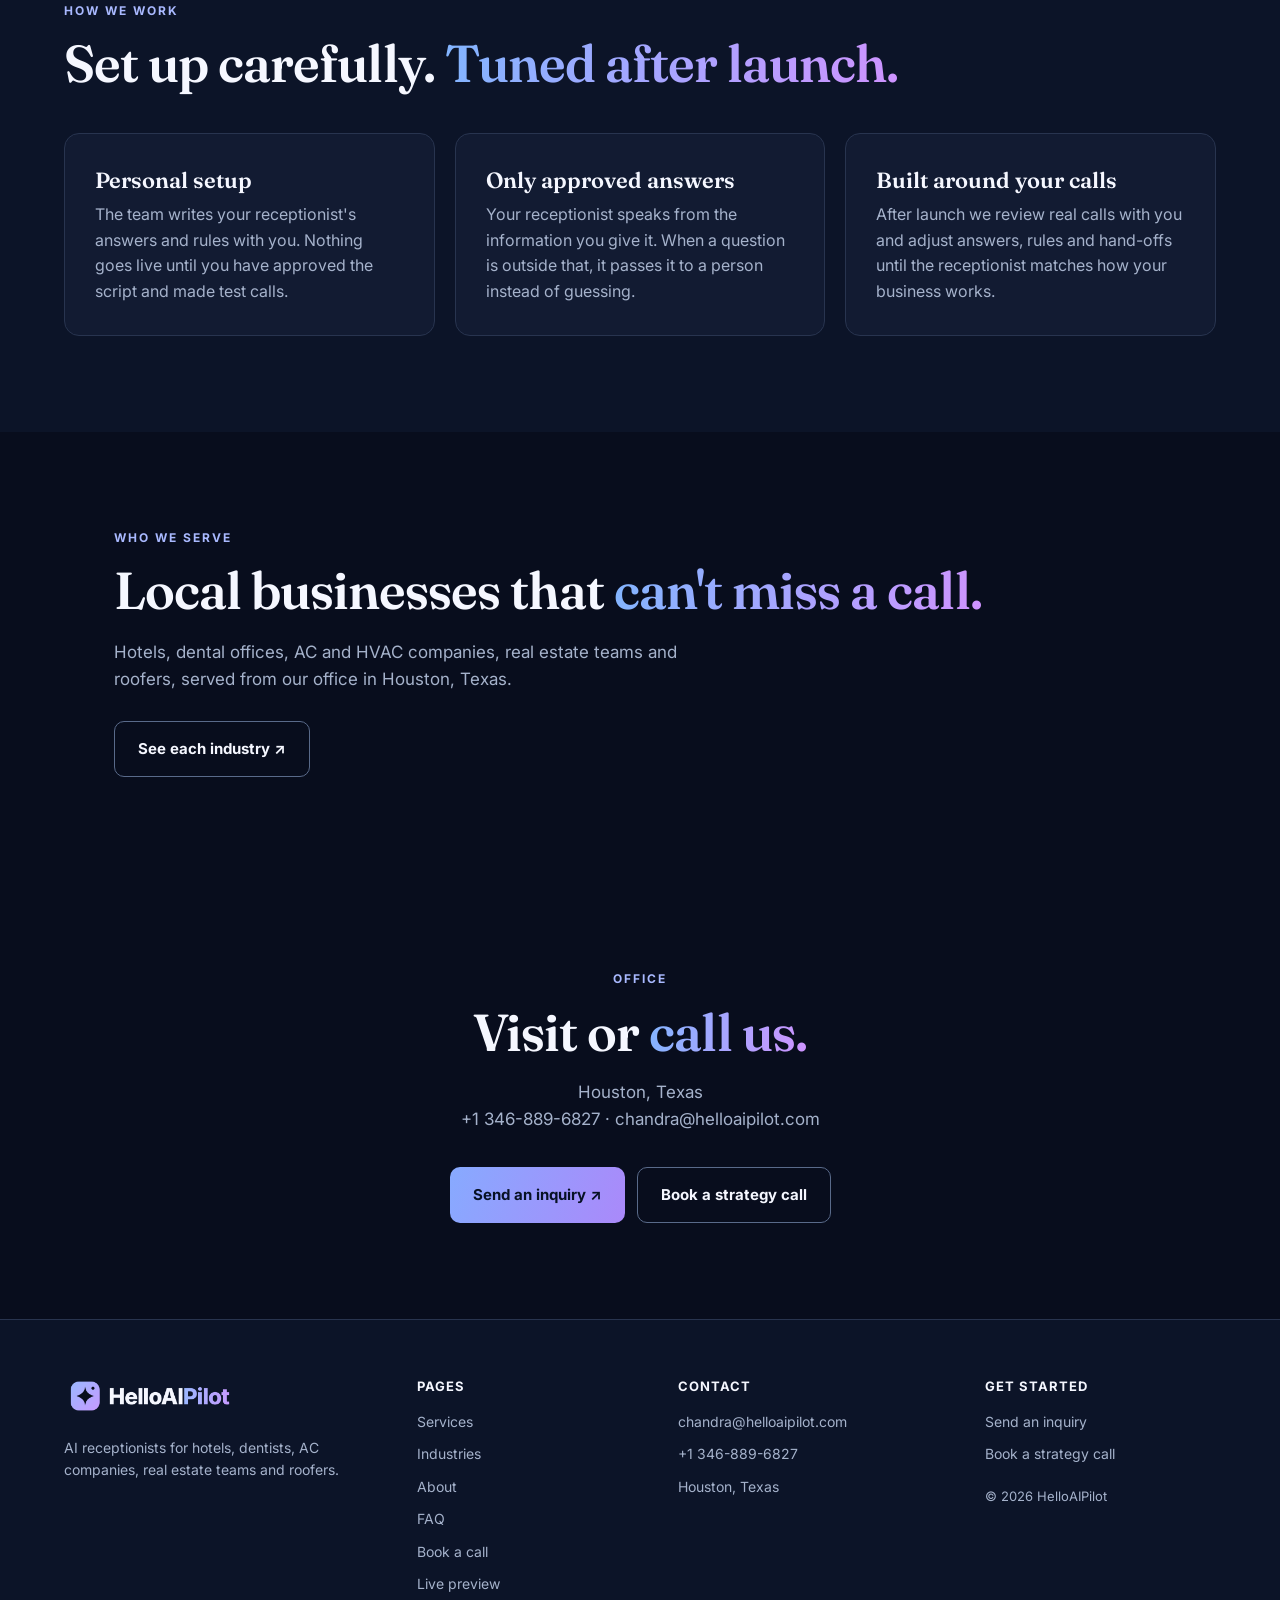
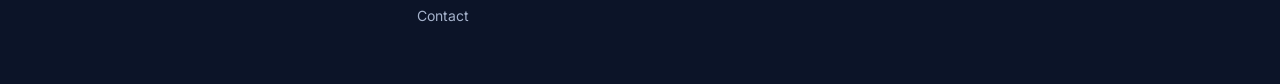
==== commit 077e0b16: "Add files via upload" ====
--- a/about/index.html
+++ b/about/index.html
@@ -4,7 +4,7 @@
 <meta charset="utf-8">
 <meta name="viewport" content="width=device-width,initial-scale=1">
 <title>About | HelloAIPilot</title>
-<meta name="description" content="About HelloAIPilot and founder Chandra Vy, M.B.A. An AI receptionist company in Katy, Texas, set up personally for every business.">
+<meta name="description" content="About HelloAIPilot and founder Chandra Vy, M.B.A. An AI receptionist company in Houston, Texas, set up personally for every business.">
 <meta name="theme-color" content="#080d1d">
 <link rel="stylesheet" href="/style.css">
 </head>
@@ -32,7 +32,7 @@
       <div class="profile-copy">
         <div class="eyebrow">MEET THE FOUNDER</div>
         <h2>Chandra Vy, <em>M.B.A.</em></h2>
-        <p class="role">Founder, HelloAIPilot · Katy, Texas</p>
+        <p class="role">Founder, HelloAIPilot · Houston, Texas</p>
         <h3 class="bio-title">Business understanding. Thoughtful automation.</h3>
         <p>I’m Chandra, founder of HelloAIPilot. With an MBA in Finance and Systems and three years of corporate finance experience, I bring analytical thinking, attention to detail, and a practical understanding of business processes to every project.</p>
         <p>My finance background helps me look beyond the technology to what matters for your business: time, costs, customer experience, and missed opportunities. My systems education helps me connect those needs to practical automation.</p>
@@ -68,14 +68,14 @@
   <section class="section">
     <div class="eyebrow">WHO WE SERVE</div>
     <h2>Local businesses that <em>can't miss a call.</em></h2>
-    <p class="lead-line">Hotels, dental offices, AC and HVAC companies, real estate teams and roofers, served from our office in Katy, Texas.</p>
+    <p class="lead-line">Hotels, dental offices, AC and HVAC companies, real estate teams and roofers, served from our office in Houston, Texas.</p>
     <div class="actions left"><a class="btn outline" href="/industries/">See each industry ↗</a></div>
   </section>
 
   <section class="section cta">
     <div class="eyebrow">OFFICE</div>
     <h2>Visit or <em>call us.</em></h2>
-    <p>28111 S Firethorne Road 605, Katy, Texas - 77494<br>+1 346-889-6827 · chandra@helloaipilot.com</p>
+    <p>Houston, Texas<br>+1 346-889-6827 · chandra@helloaipilot.com</p>
     <div class="actions">
       <a class="btn" href="/contact/#enquiry">Send an inquiry ↗</a>
       <a class="btn outline" href="/contact/#book">Book a strategy call</a>
@@ -96,7 +96,7 @@
     <strong>Contact</strong>
     <a href="mailto:chandra@helloaipilot.com">chandra@helloaipilot.com</a>
     <a href="tel:+13468896827">+1 346-889-6827</a>
-    <span>28111 S Firethorne Road 605<br>Katy, Texas - 77494</span>
+    <span>Houston, Texas</span>
   </div>
   <div class="foot-col">
     <strong>Get started</strong>
--- a/style.css
+++ b/style.css
@@ -305,3 +305,49 @@
 .cw-panel .bub{font-size:14px;padding:10px 13px}
 .cw-panel .demo-pick{margin-top:10px;padding:9px 14px;font-size:13px}
 @media (max-width:520px){.cw-launch{right:14px;bottom:14px;padding:13px 16px}.cw-panel{right:14px;bottom:14px}}
+
+/* Ava voice demo (home) */
+.ava{margin:22px 0 26px;background:var(--paper);border:1px solid #4a5f92;border-radius:18px;padding:20px;max-width:640px;text-align:left;width:100%}
+.ava-head{display:flex;gap:12px;align-items:center}
+.ava-head .ava-avatar{display:grid;font-size:17px;line-height:1;width:42px;height:42px;border-radius:50%;background:linear-gradient(110deg,#87aaff,#aa89fa);color:#071124;font-weight:800;display:grid;place-items:center;flex:none}
+.ava-head strong{display:block}
+.ava-head span{display:block;font-size:13px;color:var(--muted)}
+.ava-say{margin:14px 0 10px;font-size:15px}
+.ava-log{display:flex;flex-direction:column;gap:8px;max-height:220px;overflow:auto;margin-bottom:10px}
+.ava-log:empty{display:none}
+.ava-controls{display:flex;gap:10px;flex-wrap:wrap;align-items:center;width:100%}
+.ava .bub{text-align:left}
+.ava .btn{text-align:center}
+.ava-controls form{display:flex;gap:8px;flex:1 1 100%;margin:0;padding:0;border:0;background:none;width:100%}
+.ava-controls form .btn{flex:none;width:auto;margin:0}
+.ava-controls input{flex:1 1 auto;width:100%;min-width:0;margin:0;background:var(--bg);border:1px solid var(--line);border-radius:10px;color:var(--ink);padding:11px 13px;font:inherit;font-size:15px}
+#ava-mic.on{background:#ffb84d;color:#071124;border-color:#ffb84d}
+.ava-note{font-size:12px;color:var(--muted);margin:12px 0 0}
+/* Missed-call banner (preview) */
+.missed{display:flex;align-items:center;gap:10px;background:#2a2412;border:1px solid #7a5f22;color:#ffd27a;border-radius:12px;padding:10px 14px;font-size:14px;margin-top:14px}
+.missed::before{content:"";width:8px;height:8px;border-radius:50%;background:#ffb84d;flex:none}
+.missed[hidden]{display:none}
+
+/* Vertical voice panel: avatar, name, prompt, transcript, full-width button, status, stacked */
+.ava{display:flex;flex-direction:column;align-items:center;text-align:center;gap:12px}
+.ava-head{flex-direction:column;text-align:center;gap:10px}
+.ava-head strong,.ava-head span{text-align:center}
+.ava-say{margin:4px 0 0}
+.ava-log{width:100%;text-align:left}
+.ava-controls{flex-direction:column;width:100%}
+.ava-controls .btn{width:100%}
+.ava-note{margin:0}
+.cw-btns{display:flex;flex-direction:column;gap:8px;margin-top:10px}
+.cw-btns .btn{width:100%;text-align:center}
+
+/* Demo lines on the Industries page */
+.demo-lines h2{margin-bottom:14px}
+.dn-lead{font-size:17px;color:var(--muted);max-width:640px;margin:0 0 32px}
+.dn-grid{display:grid;grid-template-columns:repeat(auto-fit,minmax(220px,1fr));gap:18px}
+.dn-line{display:flex;flex-direction:column;gap:8px;background:var(--paper);border:1px solid var(--line);border-radius:15px;padding:24px;color:var(--ink);text-decoration:none;transition:border-color .15s,transform .15s}
+.dn-line:hover,.dn-line:focus-visible{border-color:var(--accent);transform:translateY(-2px)}
+.dn-ind{font-size:12px;letter-spacing:1.5px;text-transform:uppercase;color:var(--accent)}
+.dn-name{font-size:22px}
+.dn-num{font-size:18px;font-weight:600;font-variant-numeric:tabular-nums}
+.dn-go{margin-top:8px;font-size:14px;color:var(--muted)}
+.dn-note{font-size:13px;color:var(--muted);margin:22px 0 0}
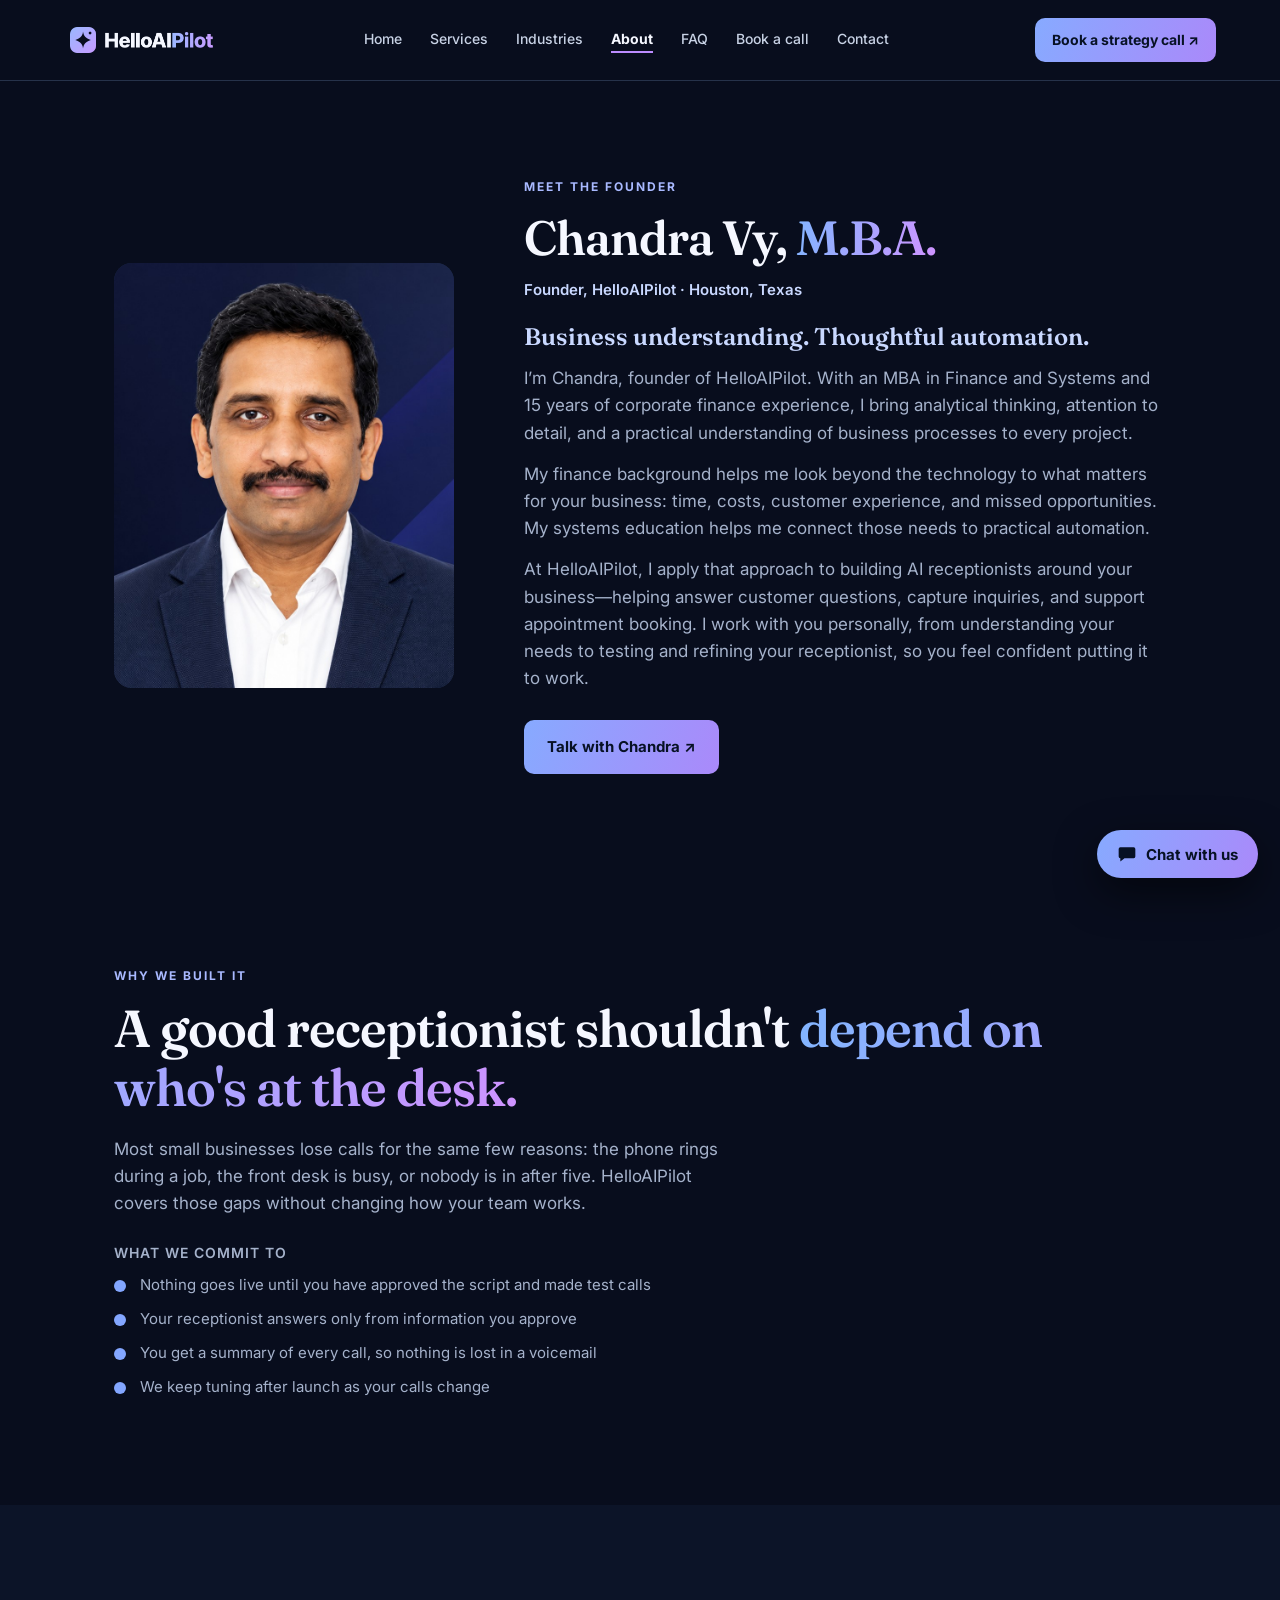
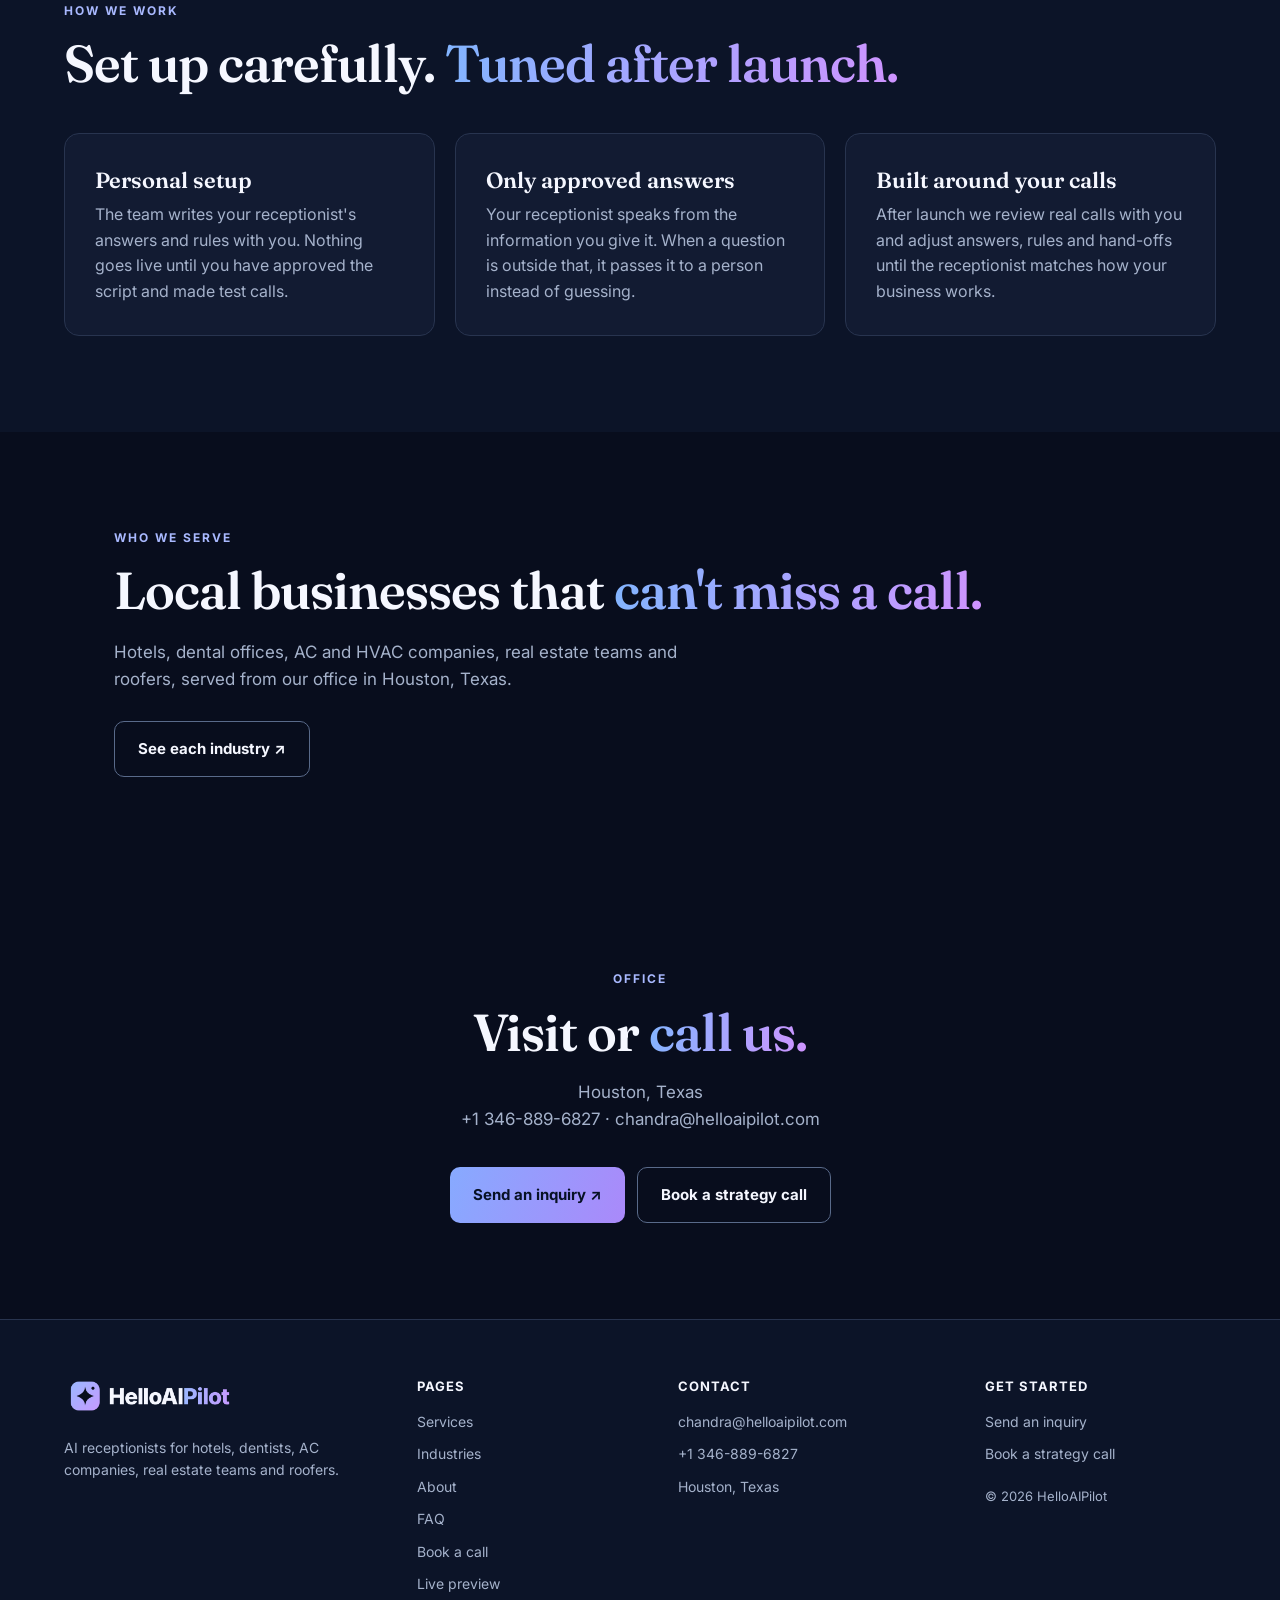
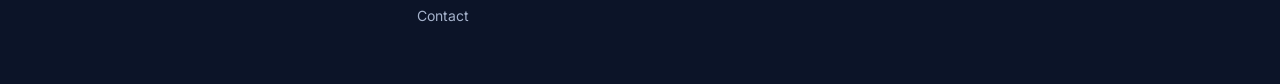
==== commit efed24f4: "Add files via upload" ====
--- a/about/index.html
+++ b/about/index.html
@@ -34,7 +34,7 @@
         <h2>Chandra Vy, <em>M.B.A.</em></h2>
         <p class="role">Founder, HelloAIPilot · Houston, Texas</p>
         <h3 class="bio-title">Business understanding. Thoughtful automation.</h3>
-        <p>I’m Chandra, founder of HelloAIPilot. With an MBA in Finance and Systems and three years of corporate finance experience, I bring analytical thinking, attention to detail, and a practical understanding of business processes to every project.</p>
+        <p>I’m Chandra, founder of HelloAIPilot. With an MBA in Finance and Systems and 15 years of corporate finance experience, I bring analytical thinking, attention to detail, and a practical understanding of business processes to every project.</p>
         <p>My finance background helps me look beyond the technology to what matters for your business: time, costs, customer experience, and missed opportunities. My systems education helps me connect those needs to practical automation.</p>
         <p>At HelloAIPilot, I apply that approach to building AI receptionists around your business—helping answer customer questions, capture inquiries, and support appointment booking. I work with you personally, from understanding your needs to testing and refining your receptionist, so you feel confident putting it to work.</p>
                 <div class="actions left"><a class="btn" href="/contact/#enquiry">Talk with Chandra ↗</a></div>
--- a/style.css
+++ b/style.css
@@ -351,3 +351,29 @@
 .dn-num{font-size:18px;font-weight:600;font-variant-numeric:tabular-nums}
 .dn-go{margin-top:8px;font-size:14px;color:var(--muted)}
 .dn-note{font-size:13px;color:var(--muted);margin:22px 0 0}
+
+button.dn-line{font:inherit;text-align:left;cursor:pointer;width:100%}
+.dn-line.on{border-color:var(--accent)}
+.dn-call{margin:18px 0 0;max-width:520px}
+.agent-slot{margin-top:28px;max-width:520px}
+.agent-slot .eyebrow{margin-bottom:10px}
+.agent-slot .dn-line{width:100%}
+
+.dn-call[hidden]{display:none !important}
+
+/* ---- agent card avatar + live mic ---- */
+.dn-line .av{display:block;width:76px;height:76px;align-self:flex-start;margin-bottom:6px}
+.dn-line .av svg{width:100%;height:100%;display:block;overflow:visible}
+.av-spin{animation:av-spin 14s linear infinite;transform-box:view-box;transform-origin:84px 36px}
+.av-drift{animation:av-drift 9s linear infinite}
+.av-float{animation:av-float 3.2s ease-in-out infinite}
+@keyframes av-spin{to{transform:rotate(360deg)}}
+@keyframes av-drift{from{transform:translateX(-30px)}to{transform:translateX(130px)}}
+@keyframes av-float{0%,100%{transform:translateY(0)}50%{transform:translateY(-4px)}}
+.mic-ic{position:relative;display:inline-flex;align-items:center;justify-content:center;width:36px;height:36px;border-radius:50%;background:linear-gradient(135deg,#8b7bff,#4fa3ff);flex:none}
+.mic-ic svg{width:16px;height:16px}
+.dn-line .mic-ic{align-self:flex-start;margin:2px 0 2px}
+.dn-line.on .mic-ic::before,.dn-line.on .mic-ic::after{content:"";position:absolute;inset:-6px;border-radius:50%;border:2px solid #8b7bff;opacity:.7;animation:av-ping 1.6s ease-out infinite}
+.dn-line.on .mic-ic::after{animation-delay:.8s}
+@keyframes av-ping{from{transform:scale(.85);opacity:.8}to{transform:scale(1.35);opacity:0}}
+@media (prefers-reduced-motion:reduce){.av-spin,.av-drift,.av-float,.dn-line.on .mic-ic::before,.dn-line.on .mic-ic::after{animation:none}}
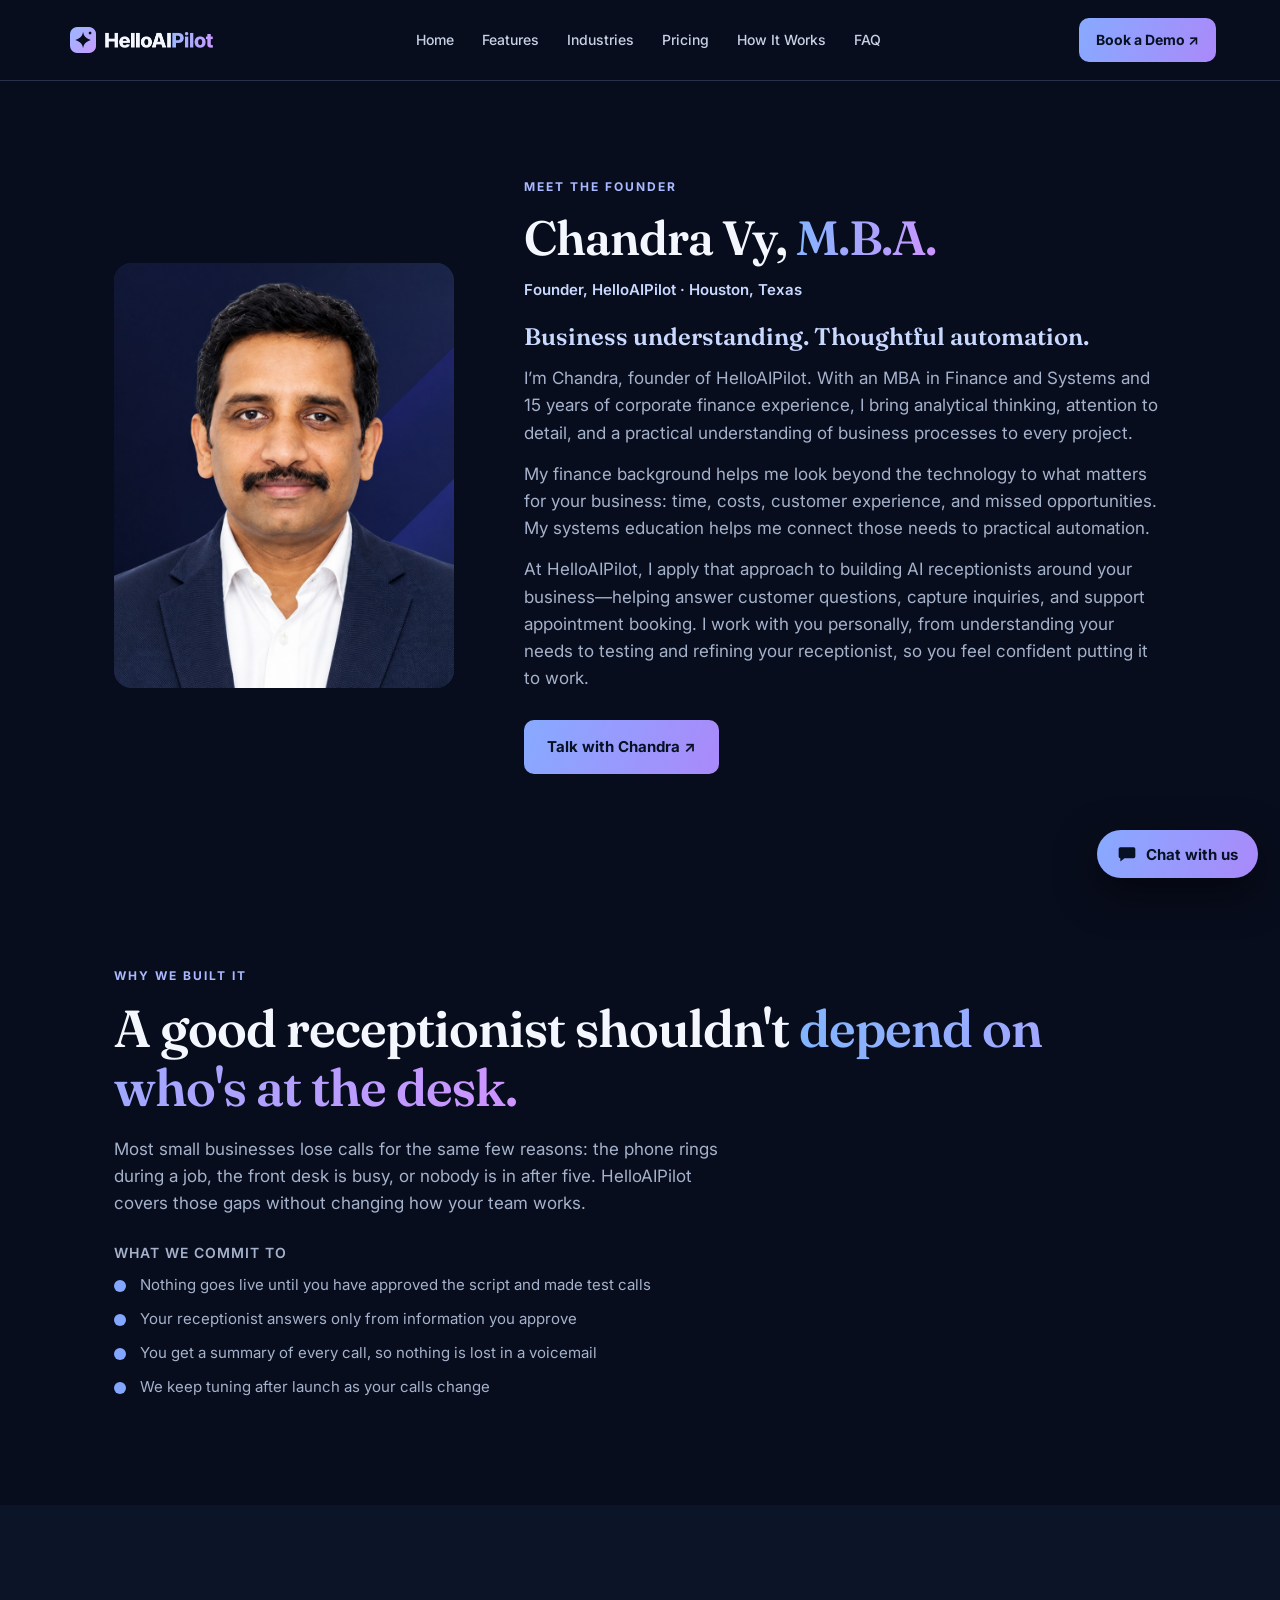
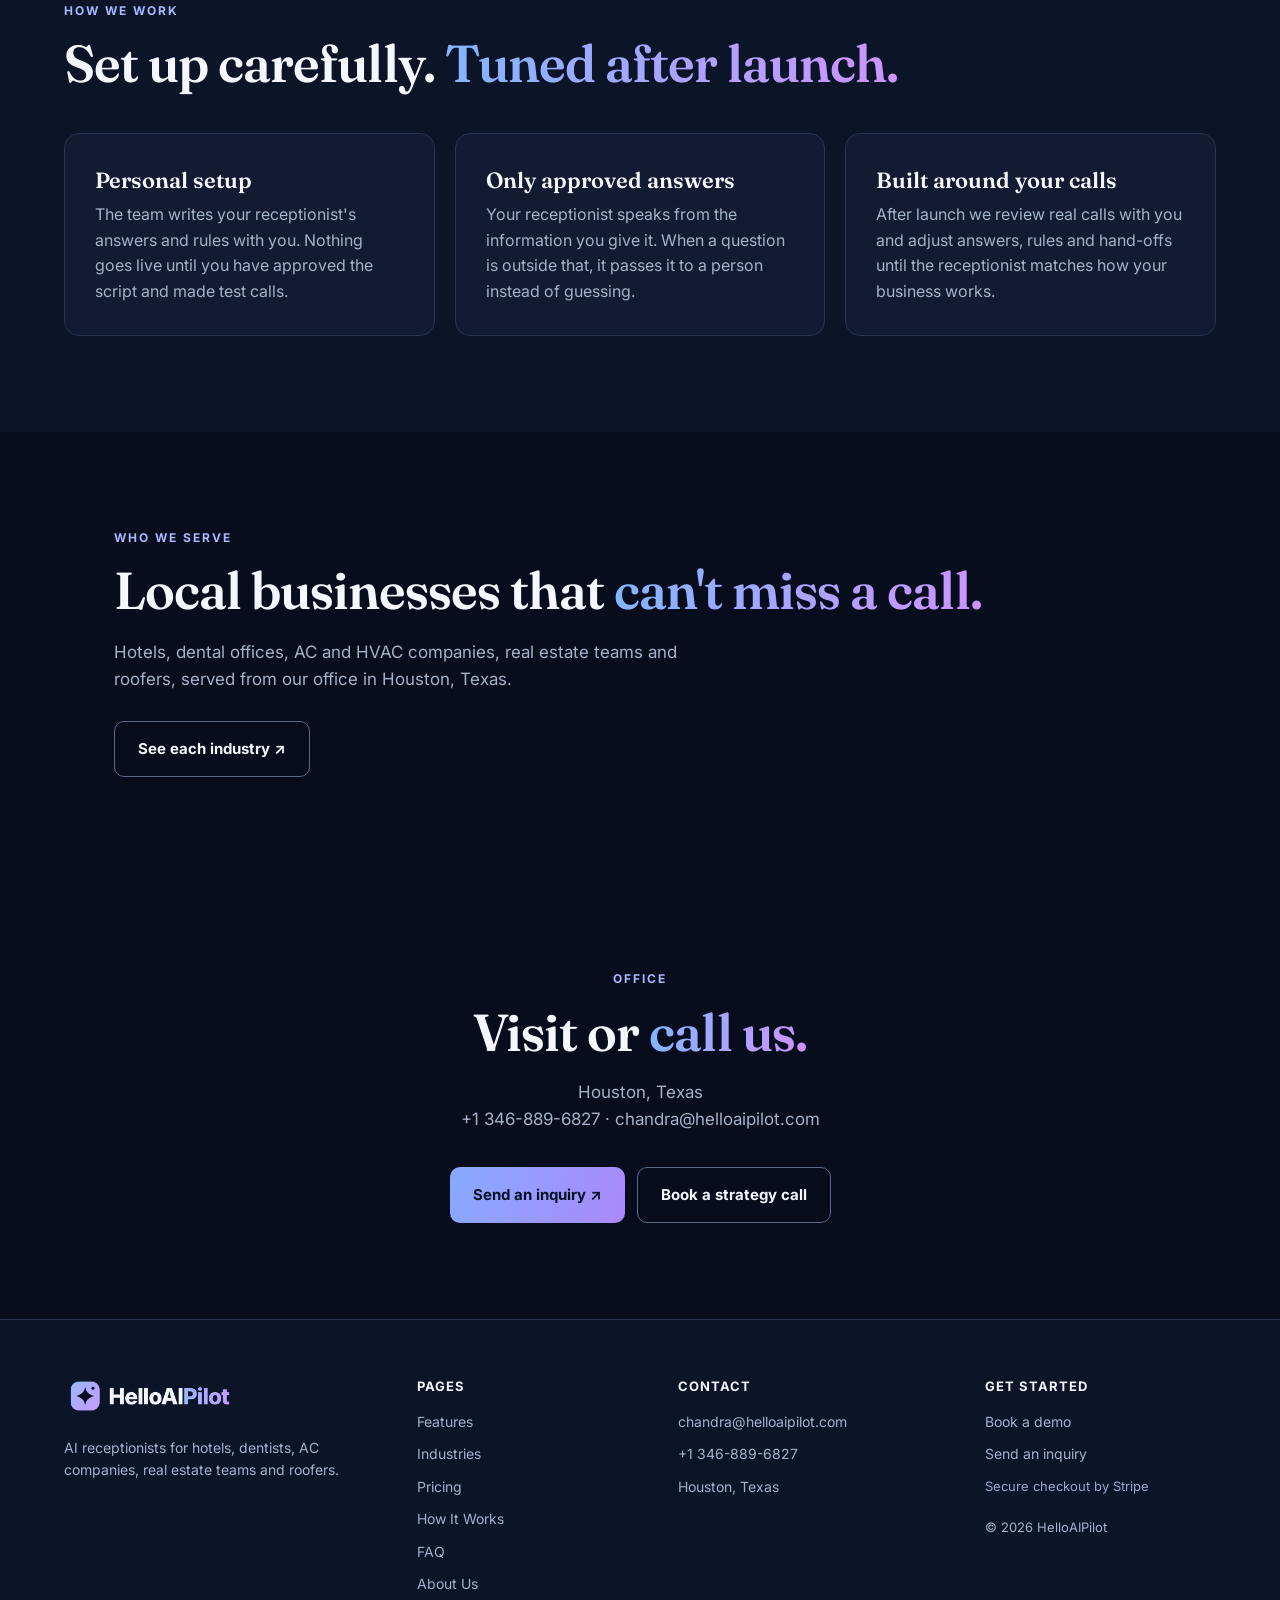
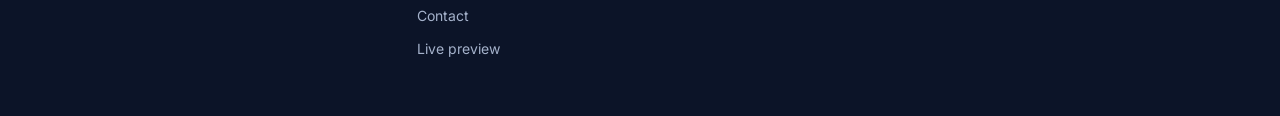
==== commit 779f2e57: "Add files via upload" ====
--- a/about/index.html
+++ b/about/index.html
@@ -13,14 +13,13 @@
   <a class="logo" href="/"><img src="/logo.png" alt="HelloAIPilot" width="309" height="72"></a>
   <nav>
     <a href="/">Home</a>
-    <a href="/services/">Services</a>
+    <a href="/services/">Features</a>
     <a href="/industries/">Industries</a>
-    <a href="/about/" aria-current="page">About</a>
+    <a href="/pricing/">Pricing</a>
+    <a href="/#how-it-works">How It Works</a>
     <a href="/faq/">FAQ</a>
-    <a href="/book/">Book a call</a>
-    <a href="/contact/">Contact</a>
   </nav>
-  <a class="btn small" href="/contact/#enquiry">Book a strategy call ↗</a>
+  <a class="btn small" href="/book/">Book a Demo ↗</a>
 </header>
 
 <main>
@@ -90,7 +89,7 @@
   </div>
   <div class="foot-col">
     <strong>Pages</strong>
-    <a href="/services/">Services</a><a href="/industries/">Industries</a><a href="/about/">About</a><a href="/faq/">FAQ</a><a href="/book/">Book a call</a><a href="/demo/">Live preview</a><a href="/contact/">Contact</a>
+    <a href="/services/">Features</a><a href="/industries/">Industries</a><a href="/pricing/">Pricing</a><a href="/#how-it-works">How It Works</a><a href="/faq/">FAQ</a><a href="/about/">About Us</a><a href="/contact/">Contact</a><a href="/demo/">Live preview</a>
   </div>
   <div class="foot-col">
     <strong>Contact</strong>
@@ -100,8 +99,9 @@
   </div>
   <div class="foot-col">
     <strong>Get started</strong>
+    <a href="/book/">Book a demo</a>
     <a href="/contact/#enquiry">Send an inquiry</a>
-    <a href="/contact/#book">Book a strategy call</a>
+    <span class="pay-note">Secure checkout by Stripe</span>
     <span class="copy">© <span id="year"></span> HelloAIPilot</span>
   </div>
 </footer>
--- a/style.css
+++ b/style.css
@@ -377,3 +377,17 @@
 .dn-line.on .mic-ic::after{animation-delay:.8s}
 @keyframes av-ping{from{transform:scale(.85);opacity:.8}to{transform:scale(1.35);opacity:0}}
 @media (prefers-reduced-motion:reduce){.av-spin,.av-drift,.av-float,.dn-line.on .mic-ic::before,.dn-line.on .mic-ic::after{animation:none}}
+
+/* ---- pricing page, how it works, payment strip ---- */
+.plans{display:grid;grid-template-columns:repeat(3,1fr);gap:18px;margin-top:28px}
+@media (max-width:860px){.plans{grid-template-columns:1fr}}
+.plan{background:var(--paper);border:1px solid var(--line);border-radius:16px;padding:26px;display:flex;flex-direction:column;gap:12px}
+.plan h3{margin:0;font-size:20px}
+.plan p{margin:0;color:#b8c4dd;line-height:1.55}
+.plan ul{margin:6px 0 10px;padding-left:18px;color:#c8d2e5;line-height:1.8}
+.plan .btn{margin-top:auto;text-align:center}
+.plan-featured{border-color:#596a8a}
+.plan-price{font-weight:600;color:var(--ink)!important}
+.pay-strip{display:flex;flex-wrap:wrap;gap:10px 22px;justify-content:center;margin-top:36px;padding:16px;border:1px solid var(--line);border-radius:12px;color:#b8c4dd;font-size:14px}
+.plan-note{margin-top:14px;color:#9aa8c7;font-size:13px;text-align:center}
+.pay-note{color:#9aa8c7;font-size:13px}
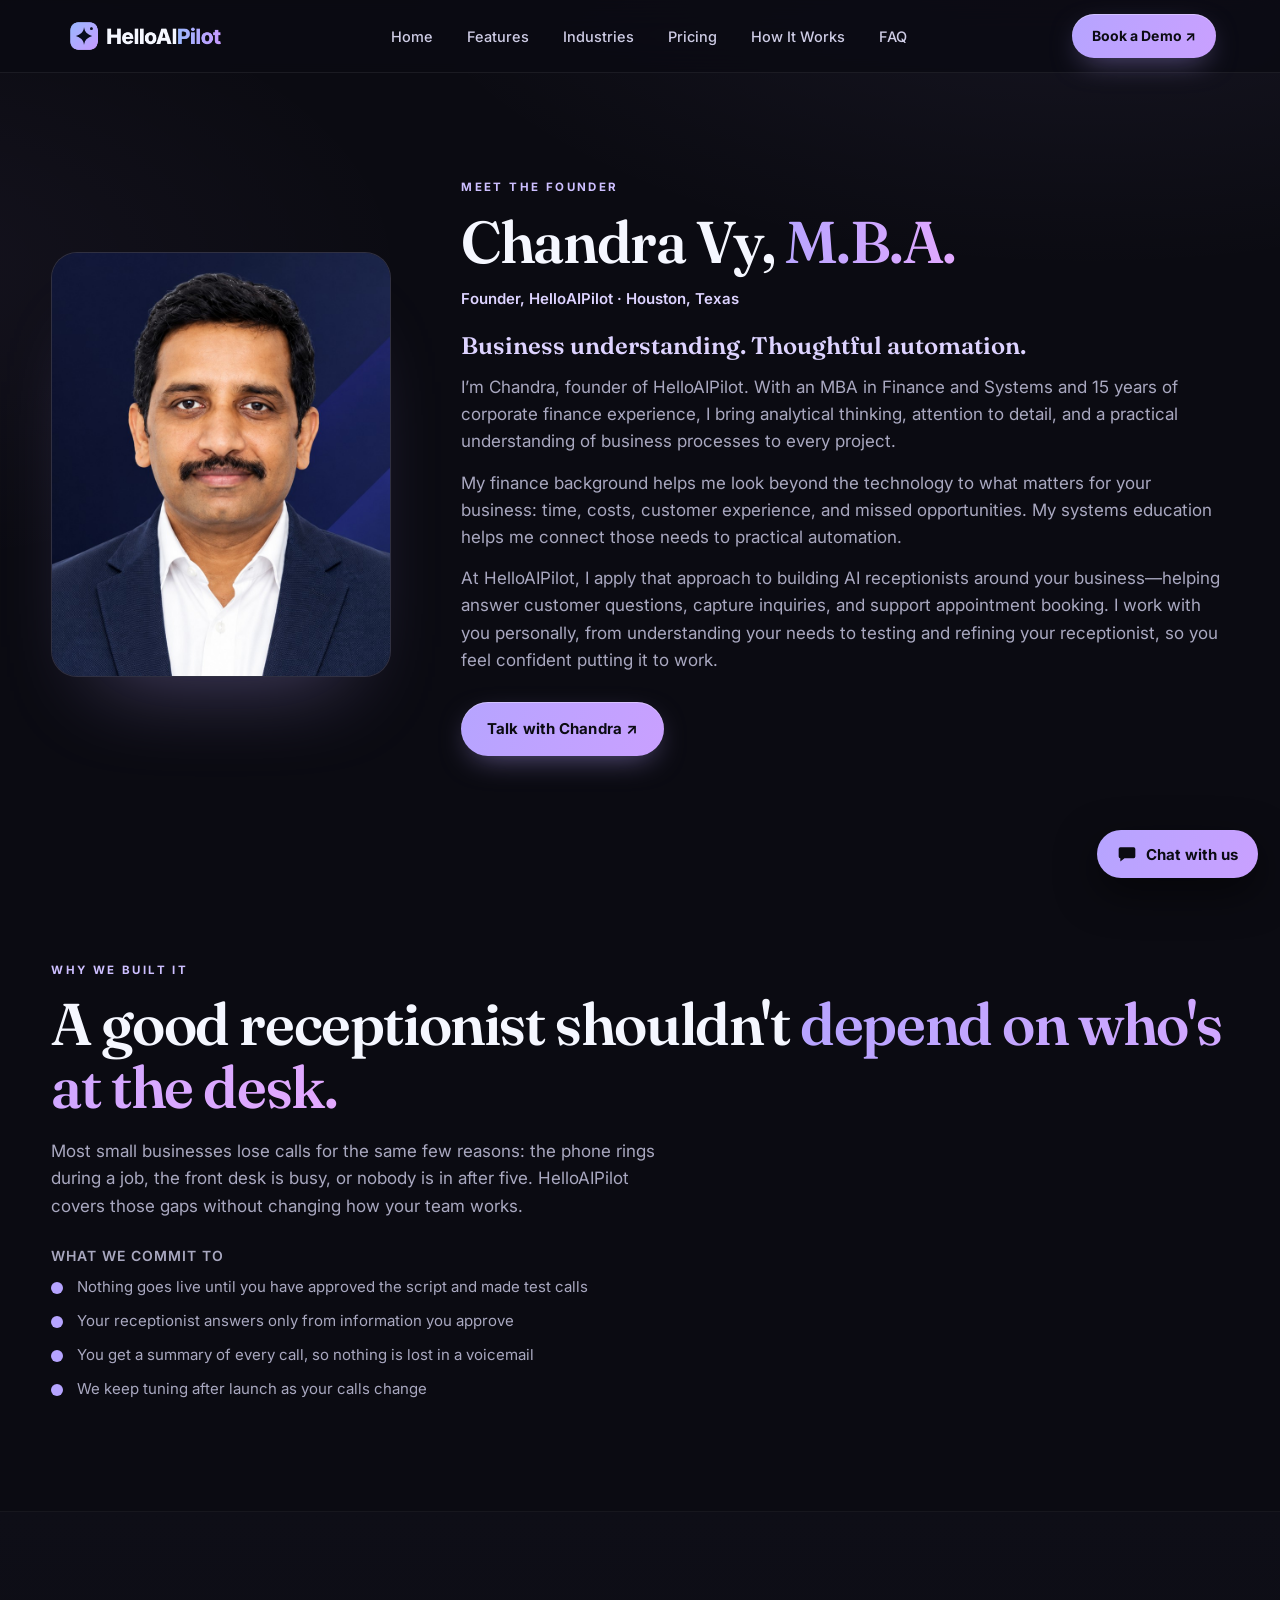
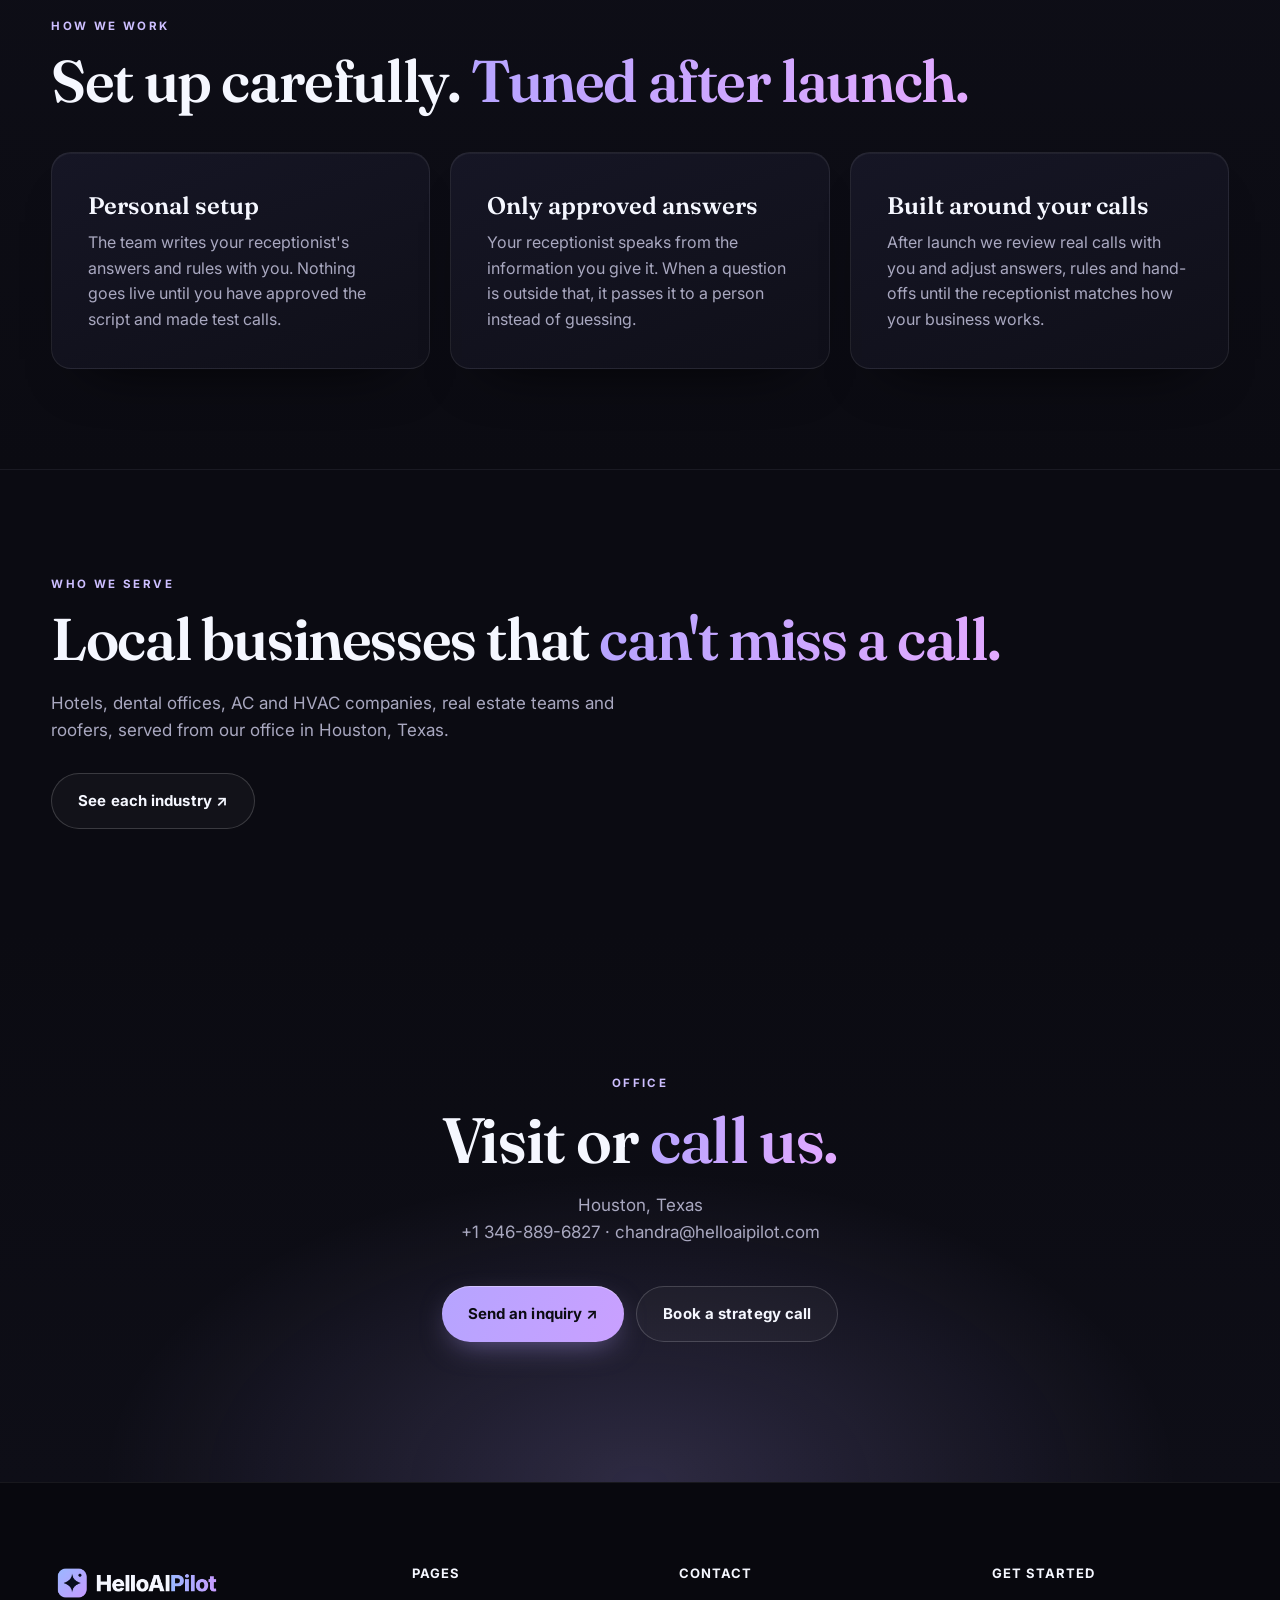
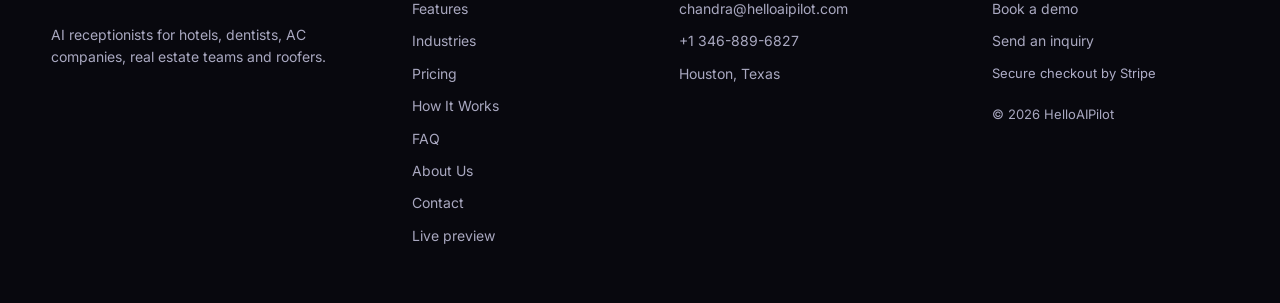
==== commit 79dff887: "Add files via upload" ====
--- a/about/index.html
+++ b/about/index.html
@@ -3,9 +3,31 @@
 <head>
 <meta charset="utf-8">
 <meta name="viewport" content="width=device-width,initial-scale=1">
-<title>About | HelloAIPilot</title>
-<meta name="description" content="About HelloAIPilot and founder Chandra Vy, M.B.A. An AI receptionist company in Houston, Texas, set up personally for every business.">
-<meta name="theme-color" content="#080d1d">
+<meta name="theme-color" content="#0b0b12">
+<title>About HelloAIPilot | Founder Chandra Vy, M.B.A.</title>
+<meta name="description" content="Meet Chandra Vy, M.B.A., founder of HelloAIPilot, a Houston, Texas AI receptionist company that sets up every business personally and tunes it after launch.">
+<link rel="canonical" href="https://helloaipilot.com/about/">
+<meta name="robots" content="index,follow,max-image-preview:large">
+<meta property="og:type" content="website">
+<meta property="og:site_name" content="HelloAIPilot">
+<meta property="og:title" content="About HelloAIPilot | Founder Chandra Vy, M.B.A.">
+<meta property="og:description" content="Meet Chandra Vy, M.B.A., founder of HelloAIPilot, a Houston, Texas AI receptionist company that sets up every business personally and tunes it after launch.">
+<meta property="og:url" content="https://helloaipilot.com/about/">
+<meta property="og:image" content="https://helloaipilot.com/og-image.png">
+<meta property="og:image:width" content="1200">
+<meta property="og:image:height" content="630">
+<meta property="og:image:alt" content="HelloAIPilot: AI receptionists for local businesses">
+<meta name="twitter:card" content="summary_large_image">
+<meta name="twitter:title" content="About HelloAIPilot | Founder Chandra Vy, M.B.A.">
+<meta name="twitter:description" content="Meet Chandra Vy, M.B.A., founder of HelloAIPilot, a Houston, Texas AI receptionist company that sets up every business personally and tunes it after launch.">
+<meta name="twitter:image" content="https://helloaipilot.com/og-image.png">
+<link rel="icon" href="/favicon.ico" sizes="48x48">
+<link rel="icon" type="image/png" sizes="32x32" href="/favicon-32.png">
+<link rel="apple-touch-icon" href="/apple-touch-icon.png">
+<link rel="preconnect" href="https://fonts.googleapis.com">
+<link rel="preconnect" href="https://fonts.gstatic.com" crossorigin>
+<link rel="stylesheet" href="https://fonts.googleapis.com/css2?family=Fraunces:opsz,wght@9..144,500;9..144,600;9..144,700&family=Inter:wght@400;500;600;700&display=swap">
+<script type="application/ld+json">{"@context": "https://schema.org", "@type": "BreadcrumbList", "itemListElement": [{"@type": "ListItem", "position": 1, "name": "Home", "item": "https://helloaipilot.com/"}, {"@type": "ListItem", "position": 2, "name": "About HelloAIPilot", "item": "https://helloaipilot.com/about/"}]}</script>
 <link rel="stylesheet" href="/style.css">
 </head>
 <body>
@@ -26,11 +48,11 @@
   <section class="section">
     <div class="profile">
       <div class="profile-photo">
-        <img src="/profile.jpg" alt="Chandra Vy, founder of HelloAIPilot" onerror="this.remove()">
+        <img loading="lazy" decoding="async" width="800" height="1000" src="/profile.jpg" alt="Chandra Vy, founder of HelloAIPilot" onerror="this.remove()">
       </div>
       <div class="profile-copy">
         <div class="eyebrow">MEET THE FOUNDER</div>
-        <h2>Chandra Vy, <em>M.B.A.</em></h2>
+        <h1>Chandra Vy, <em>M.B.A.</em></h1>
         <p class="role">Founder, HelloAIPilot · Houston, Texas</p>
         <h3 class="bio-title">Business understanding. Thoughtful automation.</h3>
         <p>I’m Chandra, founder of HelloAIPilot. With an MBA in Finance and Systems and 15 years of corporate finance experience, I bring analytical thinking, attention to detail, and a practical understanding of business processes to every project.</p>
--- a/style.css
+++ b/style.css
@@ -1,75 +1,73 @@
-@import url('https://fonts.googleapis.com/css2?family=Fraunces:opsz,wght@9..144,500;9..144,600;9..144,700&family=Inter:wght@400;500;600;700&display=swap');
-
 :root{
-  --bg:#080d1d;
-  --paper:#121b32;
-  --soft:#0c1428;
+  --bg:#0b0b12;
+  --paper:#13131f;
+  --soft:#0e0e17;
   --ink:#f5f7ff;
-  --muted:#a5b2cb;
-  --line:#28344f;
-  --accent:#83a6ff;
-  --accent-text:#c9d8ff;
-  --violet:#bc8cff;
-  --chip:#1a2946;
-  --green-soft:#1a2946;
-  --green:#83a6ff;
-  --green-deep:#c9d8ff;
+  --muted:#a9a8c0;
+  --line:#262636;
+  --accent:#b6a4ff;
+  --accent-text:#ddd3ff;
+  --violet:#c9a0ff;
+  --chip:#1b1b2d;
+  --green-soft:#1b1b2d;
+  --green:#b6a4ff;
+  --green-deep:#ddd3ff;
 }
 *{box-sizing:border-box}
 html{scroll-behavior:smooth;scroll-padding-top:90px}
 [hidden]{display:none!important}
 body{margin:0;background:var(--bg);color:var(--ink);font-family:'Inter',system-ui,sans-serif;font-size:16px;line-height:1.6}
 a{color:inherit;text-decoration:none}
-em{font-style:normal;background:linear-gradient(100deg,#82b5ff,#cf93ff);-webkit-background-clip:text;background-clip:text;color:transparent;font-weight:600}
+em{font-style:normal;background:linear-gradient(100deg,#b6a4ff,#e3a9ff);-webkit-background-clip:text;background-clip:text;color:transparent;font-weight:600}
 h1,h2,h3,h4{font-family:'Fraunces',Georgia,serif;font-weight:600;color:var(--ink);line-height:1.12;margin:0}
 h4{font-family:'Inter',sans-serif;font-size:14px;text-transform:uppercase;letter-spacing:1px;color:var(--muted);margin:0 0 12px}
 
 /* Header */
-header{display:flex;align-items:center;justify-content:space-between;gap:20px;padding:18px max(5%,calc((100vw - 1180px)/2));background:var(--bg);border-bottom:1px solid #26324a;position:sticky;top:0;z-index:5}
+header{display:flex;align-items:center;justify-content:space-between;gap:20px;padding:18px max(5%,calc((100vw - 1320px)/2));background:var(--bg);border-bottom:1px solid #262636;position:sticky;top:0;z-index:5}
 .logo{display:inline-flex;align-items:center;text-decoration:none}
 .logo img{display:block;height:36px;width:auto}
 @media (max-width:700px){.logo img{height:30px}}
-nav{display:flex;gap:28px;font-size:14px;color:#c8d2e5;font-weight:500}
+nav{display:flex;gap:28px;font-size:14px;color:#d3d2e6;font-weight:500}
 nav a:hover{color:var(--accent)}
 nav a[aria-current="page"]{color:var(--ink);font-weight:700;box-shadow:inset 0 -2px 0 var(--violet);padding-bottom:3px}
 
 /* Buttons */
-.btn{display:inline-flex;align-items:center;justify-content:center;background:linear-gradient(110deg,#87aaff,#aa89fa);color:#071124;font-weight:700;padding:15px 23px;border-radius:10px;border:0;cursor:pointer;font-size:15px;font-family:inherit;transition:filter .15s,transform .15s}
+.btn{display:inline-flex;align-items:center;justify-content:center;background:linear-gradient(110deg,#b6a4ff,#c9a0ff);color:#0b0b12;font-weight:700;padding:15px 23px;border-radius:10px;border:0;cursor:pointer;font-size:15px;font-family:inherit;transition:filter .15s,transform .15s}
 .btn:hover{filter:brightness(1.12);transform:translateY(-1px)}
 .btn.small{padding:11px 17px;font-size:14px}
-.btn.outline{background:transparent;border:1px solid #596a8a;color:var(--ink)}
+.btn.outline{background:transparent;border:1px solid #5c5c80;color:var(--ink)}
 .btn.outline:hover{border-color:var(--accent);color:var(--accent)}
 .actions{display:flex;justify-content:center;gap:12px;margin:34px 0 0;flex-wrap:wrap}
 .actions.left{justify-content:flex-start;margin:28px 0 0}
 .textlink{color:var(--accent-text);font-weight:700;font-size:15px}
 .textlink:hover{text-decoration:underline}
-.eyebrow{color:#a9b9ff;font-size:12px;font-weight:700;letter-spacing:2px;text-transform:uppercase;margin-bottom:14px}
+.eyebrow{color:#c8bcff;font-size:12px;font-weight:700;letter-spacing:2px;text-transform:uppercase;margin-bottom:14px}
 
 /* Hero */
 .hero{position:relative;overflow:hidden;text-align:center;padding:100px 20px 90px;background:radial-gradient(ellipse 60% 45% at 50% 22%,#26366d80,transparent 80%)}
 .hero h1{font-size:clamp(44px,6.4vw,84px);letter-spacing:-1.5px;max-width:1000px;margin:0 auto 26px}
 .hero>p{color:var(--muted);max-width:660px;margin:0 auto;font-size:18px}
-.hero-panel{max-width:660px;margin:60px auto 0;background:linear-gradient(145deg,#182541,#0d1429);border:1px solid #3b4e79;border-radius:18px;padding:24px;box-shadow:0 28px 95px #0007;text-align:left}
-.panel-top,.steps{display:flex;justify-content:space-between;color:#91a4c8;font-size:12px;letter-spacing:.5px;font-weight:600}
+.hero-panel{max-width:660px;margin:60px auto 0;background:linear-gradient(145deg,#1a1a2b,#0f0f1a);border:1px solid #3e3e66;border-radius:18px;padding:24px;box-shadow:0 28px 95px #0007;text-align:left}
+.panel-top,.steps{display:flex;justify-content:space-between;color:#a9a8c3;font-size:12px;letter-spacing:.5px;font-weight:600}
 .dot{display:inline-block;width:8px;height:8px;background:#58e7bb;border-radius:50%;margin-right:6px}
 .wave{display:flex;height:90px;align-items:center;justify-content:center;gap:6px;margin:12px 0}
-.wave b{width:6px;border-radius:10px;background:linear-gradient(#bb8dff,#71b8ff);height:26px;animation:pulse 1.4s infinite alternate}
+.wave b{width:6px;border-radius:10px;background:linear-gradient(#e3a9ff,#b6a4ff);height:26px;animation:pulse 1.4s infinite alternate}
 .wave b:nth-child(3n){height:58px;animation-delay:.3s}
 .wave b:nth-child(4n){height:78px;animation-delay:.6s}
 .wave b:nth-child(5n){height:40px;animation-delay:.9s}
 @keyframes pulse{to{transform:scaleY(.45)}}
-.chat{background:#202f50;border-radius:8px;padding:14px 16px;color:#dce6ff;margin-bottom:12px;font-size:15px}
-.chat.caller{background:#1a2946;margin-left:40px}
-.steps span{background:#1a2946;padding:6px 10px;border-radius:999px}
+.chat{background:#222238;border-radius:8px;padding:14px 16px;color:#e8e4ff;margin-bottom:12px;font-size:15px}
+.chat.caller{background:#1b1b2d;margin-left:40px}
+.steps span{background:#1b1b2d;padding:6px 10px;border-radius:999px}
 
 /* Sections */
-.section{max-width:1180px;margin:auto;padding:96px 5%}
-.section h2,.subhero h1{font-size:clamp(34px,4.2vw,52px);letter-spacing:-1px;margin:0 0 40px}
+.section{max-width:1320px;margin:auto;padding:96px 5%}
+.section h1,.section h2,.subhero h1{font-size:clamp(34px,4.2vw,52px);letter-spacing:-1px;margin:0 0 40px}
 .subhero{text-align:center;padding:100px 20px 80px;background:radial-gradient(ellipse at 50% 20%,#25356780,transparent 70%)}
 .subhero h1{max-width:900px;margin:0 auto 22px}
 .subhero>p{color:var(--muted);max-width:640px;margin:0 auto;font-size:18px}
-.alt{max-width:none;background:#0c1428;padding-left:max(5%,calc((100vw - 1180px)/2));padding-right:max(5%,calc((100vw - 1180px)/2))}
-.alt>*{max-width:1180px;margin-left:auto;margin-right:auto}
+.alt{max-width:none;background:#0e0e17;padding-left:max(5%,calc((100vw - 1320px)/2));padding-right:max(5%,calc((100vw - 1320px)/2))}
+.alt>*{max-width:1320px;margin-left:auto;margin-right:auto}
 .lead-line{color:var(--muted);max-width:620px;margin:-20px 0 28px;font-size:17px}
 .sectionhead{display:flex;justify-content:space-between;align-items:flex-end;gap:20px;flex-wrap:wrap}
 .sectionhead h2{margin-bottom:40px}
@@ -93,8 +91,8 @@
 .calc h3{font-size:30px;margin:0 0 12px}
 .calc-copy p{color:var(--muted);margin:0;font-size:15px}
 .calc-inputs label{display:block;font-size:14px;font-weight:600;color:var(--ink);margin-bottom:16px}
-.calc-inputs input{display:block;width:100%;margin-top:6px;background:var(--bg);color:var(--ink);border:1px solid #35415b;border-radius:8px;padding:12px;font:inherit}
-.calc-result{background:#0d1429;border:1px solid #3b4e79;color:var(--ink);border-radius:15px;padding:28px}
+.calc-inputs input{display:block;width:100%;margin-top:6px;background:var(--bg);color:var(--ink);border:1px solid #34344a;border-radius:8px;padding:12px;font:inherit}
+.calc-result{background:#0f0f1a;border:1px solid #3e3e66;color:var(--ink);border-radius:15px;padding:28px}
 .calc-result small{display:block;text-transform:uppercase;letter-spacing:1px;font-size:12px;color:var(--muted)}
 .calc-result strong{display:block;font:600 46px 'Fraunces',serif;color:#fff;margin:8px 0 0}
 .calc-result span{font-size:15px;color:var(--muted)}
@@ -117,29 +115,29 @@
 .solution{display:grid;grid-template-columns:120px 1fr;gap:40px;padding:56px 0;border-bottom:1px solid var(--line);scroll-margin-top:100px}
 .solution h2{font-size:38px;margin:8px 0 14px}
 .solution>div:last-child>p{color:var(--muted);max-width:760px;font-size:17px}
-.symbol{font-size:40px;color:#a6a6ff;background:#151e37;border-radius:20px;display:grid;place-items:center;height:120px}
+.symbol{font-size:40px;color:#a6a6ff;background:#17172a;border-radius:20px;display:grid;place-items:center;height:120px}
 .cols{display:grid;grid-template-columns:1fr 1fr;gap:40px;margin-top:28px}
 .tags{display:flex;gap:10px;flex-wrap:wrap;margin-top:26px}
-.tags span{padding:7px 14px;border-radius:999px;background:#1a2946;color:#b8cafa;font-size:13px;font-weight:600}
+.tags span{padding:7px 14px;border-radius:999px;background:#1b1b2d;color:#d3cbff;font-size:13px;font-weight:600}
 
 /* Comparison table */
 .table-wrap{overflow-x:auto;background:var(--paper);border:1px solid var(--line);border-radius:15px}
 table{width:100%;border-collapse:collapse;min-width:620px;font-size:15px}
 th,td{text-align:left;padding:18px 22px;border-bottom:1px solid var(--line);vertical-align:top}
 th{font-family:'Fraunces',serif;font-size:17px;background:var(--soft);color:var(--ink)}
-th.ours{background:linear-gradient(110deg,#87aaff,#aa89fa);color:#071124}
+th.ours{background:linear-gradient(110deg,#b6a4ff,#c9a0ff);color:#0b0b12}
 td{color:var(--muted)}
 td:first-child{font-weight:600;color:var(--ink);width:24%}
-td.ours{background:#0f1a33;font-weight:600;color:var(--accent-text)}
+td.ours{background:#14142a;font-weight:600;color:var(--accent-text)}
 tr:last-child td{border-bottom:0}
 .source{font-size:13px;color:var(--muted);margin-top:16px}
 .source a{color:var(--accent-text);text-decoration:underline}
 
 /* Profile */
 .profile{display:grid;grid-template-columns:340px 1fr;gap:70px;align-items:center}
-.profile-photo{position:relative;aspect-ratio:4/5;border-radius:18px;overflow:hidden;background:#1a2946}
+.profile-photo{position:relative;aspect-ratio:4/5;border-radius:18px;overflow:hidden;background:#1b1b2d}
 .profile-photo img{position:absolute;inset:0;width:100%;height:100%;object-fit:cover}
-.profile-copy h2{font-size:clamp(34px,4vw,48px);margin:0 0 8px}
+.profile-copy h1,.profile-copy h2{font-size:clamp(34px,4vw,48px);margin:0 0 8px}
 .profile-copy p{color:var(--muted);font-size:17px;margin:14px 0 0}
 .profile-copy .role{color:var(--accent-text);font-weight:600;font-size:15px}
 
@@ -160,7 +158,7 @@
 .summary{margin:26px 0 0;background:var(--paper);border:1px solid var(--line);border-radius:15px;padding:26px;display:grid;grid-template-columns:190px 1fr;gap:12px 24px}
 .summary dt{color:var(--muted);font-size:14px}
 .summary dd{margin:0;font-weight:600;color:var(--ink)}
-.summary .tag{display:inline-block;font-size:12px;color:#071124;background:linear-gradient(110deg,#87aaff,#aa89fa);border-radius:999px;padding:3px 10px;font-weight:700}
+.summary .tag{display:inline-block;font-size:12px;color:#0b0b12;background:linear-gradient(110deg,#b6a4ff,#c9a0ff);border-radius:999px;padding:3px 10px;font-weight:700}
 .prep li{position:relative;padding-left:26px;margin:12px 0;color:var(--muted)}
 .prep li::before{content:"";position:absolute;left:0;top:7px;width:12px;height:12px;border-radius:3px;border:2px solid var(--accent)}
 .contact{display:grid;grid-template-columns:1fr 1.1fr;gap:60px;align-items:start}
@@ -171,10 +169,10 @@
 .direct small{display:block;color:var(--muted);font-size:12px;font-weight:600;text-transform:uppercase;letter-spacing:1px;margin-bottom:4px}
 form{padding:32px;border:1px solid var(--line);border-radius:16px;background:var(--paper)}
 label{display:block;font-size:14px;font-weight:600;color:var(--ink);margin-bottom:16px}
-input,textarea,select{display:block;width:100%;margin-top:7px;background:#0a1225;color:var(--ink);border:1px solid #35415b;border-radius:8px;padding:13px;font:inherit;font-weight:400}
+input,textarea,select{display:block;width:100%;margin-top:7px;background:#0c0c16;color:var(--ink);border:1px solid #34344a;border-radius:8px;padding:13px;font:inherit;font-weight:400}
 input:focus,textarea:focus,select:focus{outline:2px solid var(--accent);outline-offset:1px}
 form .btn{width:100%}
-form small{display:block;color:#8e9dbb;margin-top:14px;line-height:1.5;font-weight:400;font-size:13px}
+form small{display:block;color:#a3a2bd;margin-top:14px;line-height:1.5;font-weight:400;font-size:13px}
 .hp{position:absolute;left:-9999px;width:1px;height:1px;overflow:hidden}
 .form-status{margin-top:16px;padding:14px;border-radius:8px;font-size:14px;font-weight:500}
 .form-status.ok{background:#14303a;color:#9ff0d6}
@@ -192,7 +190,7 @@
 .cta>p{color:var(--muted);max-width:600px;margin:0 auto;font-size:17px}
 
 /* Footer */
-footer{display:grid;grid-template-columns:1.4fr 1fr 1.2fr 1fr;gap:30px;padding:56px max(5%,calc((100vw - 1180px)/2));border-top:1px solid var(--line);background:var(--soft);font-size:14px;color:var(--muted)}
+footer{display:grid;grid-template-columns:1.4fr 1fr 1.2fr 1fr;gap:30px;padding:56px max(5%,calc((100vw - 1320px)/2));border-top:1px solid var(--line);background:var(--soft);font-size:14px;color:var(--muted)}
 footer .logo img{height:40px}
 footer .foot-brand p{margin:14px 0 0;max-width:320px}
 .foot-col{display:flex;flex-direction:column;gap:10px}
@@ -232,7 +230,7 @@
 }
 @media(max-width:650px){
   .hero h1{letter-spacing:-1px}
-  .section h2,.subhero h1{letter-spacing:-.5px}
+  .section h1,.section h2,.subhero h1{letter-spacing:-.5px}
   .booking-frame iframe{height:560px}
 }
 @media (prefers-reduced-motion:reduce){*{animation:none!important;transition:none!important}html{scroll-behavior:auto}}
@@ -240,27 +238,27 @@
 .bio-title{font-family:'Fraunces',serif;font-size:24px;color:var(--accent-text);margin:22px 0 4px}
 
 /* Example conversation card in the home hero */
-.demo-live{max-width:760px;margin:56px auto 0;background:linear-gradient(160deg,#16213f,#0c1428);border:1px solid #33446b;border-radius:20px;padding:22px;text-align:left;box-shadow:0 24px 80px #0007}
+.demo-live{max-width:760px;margin:56px auto 0;background:linear-gradient(160deg,#171726,#0e0e17);border:1px solid #35355a;border-radius:20px;padding:22px;text-align:left;box-shadow:0 24px 80px #0007}
 .dl-head{display:flex;justify-content:space-between;align-items:center;gap:12px;flex-wrap:wrap;margin-bottom:14px}
 .dl-head .eyebrow{margin:0}
 .dl-title{font:600 14px Inter,system-ui,sans-serif;color:var(--accent-text)}
 .dl-tabs{display:flex;flex-wrap:wrap;gap:8px;margin-bottom:18px}
 .dl-tabs button{font:600 13px Inter,system-ui,sans-serif;color:var(--muted);background:var(--soft);border:1px solid var(--line);border-radius:999px;padding:7px 14px;cursor:pointer}
 .dl-tabs button:hover{color:var(--ink)}
-.dl-tabs button[aria-selected="true"]{color:#071124;background:linear-gradient(110deg,#87aaff,#aa89fa);border-color:transparent}
+.dl-tabs button[aria-selected="true"]{color:#0b0b12;background:linear-gradient(110deg,#b6a4ff,#c9a0ff);border-color:transparent}
 .dl-tabs button:focus-visible{outline:2px solid var(--accent);outline-offset:2px}
 .dl-msgs{min-height:170px;display:flex;flex-direction:column;gap:12px}
 .bub{max-width:82%;padding:12px 15px;border-radius:16px;font-size:15px;line-height:1.5;animation:dlIn .4s ease both}
-.bub.c{align-self:flex-start;background:#1e2a4a;color:var(--ink);border-bottom-left-radius:4px}
-.bub.a{align-self:flex-end;background:linear-gradient(110deg,#87aaff26,#aa89fa33);border:1px solid #4a5f92;color:var(--ink);border-bottom-right-radius:4px}
-.typing{align-self:flex-end;display:flex;gap:5px;padding:13px 15px;background:#1e2a4a;border-radius:16px}
+.bub.c{align-self:flex-start;background:#1f1f33;color:var(--ink);border-bottom-left-radius:4px}
+.bub.a{align-self:flex-end;background:linear-gradient(110deg,#b6a4ff26,#c9a0ff33);border:1px solid #54548a;color:var(--ink);border-bottom-right-radius:4px}
+.typing{align-self:flex-end;display:flex;gap:5px;padding:13px 15px;background:#1f1f33;border-radius:16px}
 .typing i{width:7px;height:7px;border-radius:50%;background:var(--accent);animation:dlDot 1s infinite}
 .typing i:nth-child(2){animation-delay:.15s}
 .typing i:nth-child(3){animation-delay:.3s}
 .dl-result{margin-top:16px;display:inline-flex;align-items:center;gap:8px;background:#ffd27a1a;border:1px solid #ffd27a66;color:#ffe2a8;border-radius:999px;padding:8px 14px;font:600 14px Inter,system-ui,sans-serif;opacity:0;transform:translateY(6px);transition:opacity .4s,transform .4s}
 .dl-result.on{opacity:1;transform:none}
-.dl-bar{height:3px;background:#1e2a4a;border-radius:3px;margin-top:18px;overflow:hidden}
-.dl-bar i{display:block;height:100%;width:0;background:linear-gradient(90deg,#87aaff,#bc8cff)}
+.dl-bar{height:3px;background:#1f1f33;border-radius:3px;margin-top:18px;overflow:hidden}
+.dl-bar i{display:block;height:100%;width:0;background:linear-gradient(90deg,#b6a4ff,#c9a0ff)}
 .dl-bar i.run{animation:dlBar 4.6s linear forwards}
 .dl-note{color:var(--muted);font-size:12px;margin:12px 0 0}
 @keyframes dlIn{from{opacity:0;transform:translateY(8px)}to{opacity:1;transform:none}}
@@ -276,23 +274,23 @@
 /* Live preview page */
 .demo-build{display:grid;grid-template-columns:1fr 1.25fr;gap:28px;max-width:1080px;margin:0 auto;align-items:start}
 .demo-build form{margin:0}
-.demo-stage{background:linear-gradient(160deg,#16213f,#0c1428);border:1px solid #33446b;border-radius:20px;padding:22px;min-height:440px;box-shadow:0 24px 80px #0007}
+.demo-stage{background:linear-gradient(160deg,#171726,#0e0e17);border:1px solid #35355a;border-radius:20px;padding:22px;min-height:440px;box-shadow:0 24px 80px #0007}
 .demo-msgs{display:flex;flex-direction:column;gap:10px;min-height:260px;margin-top:16px}
 .demo-actions{display:flex;gap:12px;margin-top:20px;flex-wrap:wrap}
 .demo-chat{display:flex;gap:10px;margin:18px 0 0;padding:0;border:0;background:none;align-items:center}
 .demo-chat input{margin:0;flex:1;min-width:0}
 .demo-chat .btn{width:auto;padding:13px 20px}
-.demo-note{margin:10px 0 0;font-size:12px;color:#8e9dbb}
+.demo-note{margin:10px 0 0;font-size:12px;color:#a3a2bd}
 @media (max-width:860px){.demo-build{grid-template-columns:1fr}}
 
 .demo-pick{margin-top:12px;padding:11px 16px;font-size:14px}
 
 /* Site-wide chat launcher and panel */
-.cw-launch{position:fixed;right:22px;bottom:22px;z-index:50;display:inline-flex;align-items:center;gap:9px;padding:14px 20px;border:0;border-radius:999px;background:linear-gradient(110deg,#87aaff,#aa89fa);color:#071124;font:700 15px Inter,system-ui,sans-serif;cursor:pointer;box-shadow:0 14px 40px #0008}
+.cw-launch{position:fixed;right:22px;bottom:22px;z-index:50;display:inline-flex;align-items:center;gap:9px;padding:14px 20px;border:0;border-radius:999px;background:linear-gradient(110deg,#b6a4ff,#c9a0ff);color:#0b0b12;font:700 15px Inter,system-ui,sans-serif;cursor:pointer;box-shadow:0 14px 40px #0008}
 .cw-launch:hover{filter:brightness(1.1);transform:translateY(-2px)}
 .cw-launch:focus-visible{outline:2px solid var(--accent);outline-offset:3px}
 .cw-launch.cw-hide{opacity:0;pointer-events:none}
-.cw-panel{position:fixed;right:22px;bottom:22px;z-index:51;width:min(380px,calc(100vw - 32px));height:min(520px,calc(100vh - 110px));display:flex;flex-direction:column;background:var(--paper);border:1px solid #33446b;border-radius:18px;box-shadow:0 24px 80px #000a;overflow:hidden}
+.cw-panel{position:fixed;right:22px;bottom:22px;z-index:51;width:min(380px,calc(100vw - 32px));height:min(520px,calc(100vh - 110px));display:flex;flex-direction:column;background:var(--paper);border:1px solid #35355a;border-radius:18px;box-shadow:0 24px 80px #000a;overflow:hidden}
 .cw-panel[hidden]{display:none}
 .cw-head{display:flex;justify-content:space-between;align-items:center;padding:16px 18px;border-bottom:1px solid var(--line);font-weight:700;color:var(--ink)}
 .cw-close{background:none;border:0;color:var(--muted);font-size:26px;line-height:1;cursor:pointer;padding:0 4px}
@@ -301,15 +299,15 @@
 .cw-form{display:flex;gap:8px;padding:12px;border-top:1px solid var(--line);margin:0}
 .cw-form input{margin:0;flex:1;min-width:0;padding:11px 12px}
 .cw-form .btn{width:auto;padding:11px 16px}
-.cw-note{margin:0;padding:0 14px 12px;font-size:11px;color:#8e9dbb}
+.cw-note{margin:0;padding:0 14px 12px;font-size:11px;color:#a3a2bd}
 .cw-panel .bub{font-size:14px;padding:10px 13px}
 .cw-panel .demo-pick{margin-top:10px;padding:9px 14px;font-size:13px}
 @media (max-width:520px){.cw-launch{right:14px;bottom:14px;padding:13px 16px}.cw-panel{right:14px;bottom:14px}}
 
 /* Ava voice demo (home) */
-.ava{margin:22px 0 26px;background:var(--paper);border:1px solid #4a5f92;border-radius:18px;padding:20px;max-width:640px;text-align:left;width:100%}
+.ava{margin:22px 0 26px;background:var(--paper);border:1px solid #54548a;border-radius:18px;padding:20px;max-width:640px;text-align:left;width:100%}
 .ava-head{display:flex;gap:12px;align-items:center}
-.ava-head .ava-avatar{display:grid;font-size:17px;line-height:1;width:42px;height:42px;border-radius:50%;background:linear-gradient(110deg,#87aaff,#aa89fa);color:#071124;font-weight:800;display:grid;place-items:center;flex:none}
+.ava-head .ava-avatar{display:grid;font-size:17px;line-height:1;width:42px;height:42px;border-radius:50%;background:linear-gradient(110deg,#b6a4ff,#c9a0ff);color:#0b0b12;font-weight:800;display:grid;place-items:center;flex:none}
 .ava-head strong{display:block}
 .ava-head span{display:block;font-size:13px;color:var(--muted)}
 .ava-say{margin:14px 0 10px;font-size:15px}
@@ -321,7 +319,7 @@
 .ava-controls form{display:flex;gap:8px;flex:1 1 100%;margin:0;padding:0;border:0;background:none;width:100%}
 .ava-controls form .btn{flex:none;width:auto;margin:0}
 .ava-controls input{flex:1 1 auto;width:100%;min-width:0;margin:0;background:var(--bg);border:1px solid var(--line);border-radius:10px;color:var(--ink);padding:11px 13px;font:inherit;font-size:15px}
-#ava-mic.on{background:#ffb84d;color:#071124;border-color:#ffb84d}
+#ava-mic.on{background:#ffb84d;color:#0b0b12;border-color:#ffb84d}
 .ava-note{font-size:12px;color:var(--muted);margin:12px 0 0}
 /* Missed-call banner (preview) */
 .missed{display:flex;align-items:center;gap:10px;background:#2a2412;border:1px solid #7a5f22;color:#ffd27a;border-radius:12px;padding:10px 14px;font-size:14px;margin-top:14px}
@@ -370,7 +368,7 @@
 @keyframes av-spin{to{transform:rotate(360deg)}}
 @keyframes av-drift{from{transform:translateX(-30px)}to{transform:translateX(130px)}}
 @keyframes av-float{0%,100%{transform:translateY(0)}50%{transform:translateY(-4px)}}
-.mic-ic{position:relative;display:inline-flex;align-items:center;justify-content:center;width:36px;height:36px;border-radius:50%;background:linear-gradient(135deg,#8b7bff,#4fa3ff);flex:none}
+.mic-ic{position:relative;display:inline-flex;align-items:center;justify-content:center;width:36px;height:36px;border-radius:50%;background:linear-gradient(135deg,#8b7bff,#c9a0ff);flex:none}
 .mic-ic svg{width:16px;height:16px}
 .dn-line .mic-ic{align-self:flex-start;margin:2px 0 2px}
 .dn-line.on .mic-ic::before,.dn-line.on .mic-ic::after{content:"";position:absolute;inset:-6px;border-radius:50%;border:2px solid #8b7bff;opacity:.7;animation:av-ping 1.6s ease-out infinite}
@@ -383,11 +381,144 @@
 @media (max-width:860px){.plans{grid-template-columns:1fr}}
 .plan{background:var(--paper);border:1px solid var(--line);border-radius:16px;padding:26px;display:flex;flex-direction:column;gap:12px}
 .plan h3{margin:0;font-size:20px}
-.plan p{margin:0;color:#b8c4dd;line-height:1.55}
-.plan ul{margin:6px 0 10px;padding-left:18px;color:#c8d2e5;line-height:1.8}
+.plan p{margin:0;color:#c7c6dc;line-height:1.55}
+.plan ul{margin:6px 0 10px;padding-left:18px;color:#d3d2e6;line-height:1.8}
 .plan .btn{margin-top:auto;text-align:center}
-.plan-featured{border-color:#596a8a}
+.plan-featured{border-color:#5c5c80}
 .plan-price{font-weight:600;color:var(--ink)!important}
-.pay-strip{display:flex;flex-wrap:wrap;gap:10px 22px;justify-content:center;margin-top:36px;padding:16px;border:1px solid var(--line);border-radius:12px;color:#b8c4dd;font-size:14px}
-.plan-note{margin-top:14px;color:#9aa8c7;font-size:13px;text-align:center}
-.pay-note{color:#9aa8c7;font-size:13px}
+.pay-strip{display:flex;flex-wrap:wrap;gap:10px 22px;justify-content:center;margin-top:36px;padding:16px;border:1px solid var(--line);border-radius:12px;color:#c7c6dc;font-size:14px}
+.plan-note{margin-top:14px;color:#aeadc7;font-size:13px;text-align:center}
+.pay-note{color:#aeadc7;font-size:13px}
+
+/* =====================================================================
+   PREMIUM LAYER — elevated look, full-width desktop, scroll-aware motion
+   ===================================================================== */
+:root{--sp:0;--sy:0;--glow:#b6a4ff;--wrap:1320px}
+body{background:var(--bg);background-image:radial-gradient(1200px 600px at 85% -10%,#b6a4ff14,transparent 60%),radial-gradient(900px 500px at -10% 30%,#c9a0ff0d,transparent 60%);background-attachment:fixed;-webkit-font-smoothing:antialiased}
+::selection{background:#b6a4ff55;color:#fff}
+
+/* Header: glass + scroll progress */
+header{background:#0b0b12cc;-webkit-backdrop-filter:saturate(1.4) blur(16px);backdrop-filter:saturate(1.4) blur(16px);border-bottom:1px solid #ffffff12;padding-top:14px;padding-bottom:14px;transition:padding .25s,background .25s}
+header::after{content:"";position:absolute;left:0;bottom:-1px;height:2px;width:100%;background:linear-gradient(90deg,#b6a4ff,#e3a9ff);transform-origin:0 50%;transform:scaleX(var(--sp));opacity:.9}
+header.scrolled{padding-top:10px;padding-bottom:10px;background:#0b0b12ee}
+.logo img{height:38px}
+nav{gap:34px;font-size:14.5px;color:#cfcde6}
+nav a{position:relative;padding:6px 0;transition:color .2s}
+nav a::after{content:"";position:absolute;left:0;right:0;bottom:0;height:2px;border-radius:2px;background:linear-gradient(90deg,#b6a4ff,#e3a9ff);transform:scaleX(0);transform-origin:0 50%;transition:transform .25s}
+nav a:hover::after,nav a[aria-current="page"]::after{transform:scaleX(1)}
+nav a[aria-current="page"]{box-shadow:none;padding-bottom:6px}
+
+/* Buttons */
+.btn{border-radius:999px;padding:15px 26px;box-shadow:0 10px 30px -10px #b6a4ff88,inset 0 1px 0 #ffffff55;letter-spacing:.1px}
+.btn:hover{filter:none;transform:translateY(-2px);box-shadow:0 16px 36px -10px #b6a4ffaa,inset 0 1px 0 #ffffff66}
+.btn.outline{background:#ffffff08;border:1px solid #ffffff2b;box-shadow:none;color:var(--ink)}
+.btn.outline:hover{background:#b6a4ff14;border-color:var(--accent);color:#fff;box-shadow:none}
+.btn.small{padding:11px 20px}
+.eyebrow{display:inline-flex;align-items:center;gap:8px;color:#cdbfff;font-size:11.5px;letter-spacing:2.4px}
+
+/* Layout: use the full desktop width */
+.section{max-width:var(--wrap);padding:100px 4%}
+.section h1,.section h2,.subhero h1{font-size:clamp(36px,4.6vw,64px);letter-spacing:-1.4px;line-height:1.06}
+.alt{background:linear-gradient(180deg,#0e0e17,#0b0b12);border-top:1px solid #ffffff0d;border-bottom:1px solid #ffffff0d}
+.subhero{padding:140px 4% 90px;position:relative;overflow:hidden;background:radial-gradient(ellipse 60% 70% at 50% 0%,#b6a4ff26,transparent 70%)}
+.subhero h1{font-size:clamp(40px,5.6vw,76px);letter-spacing:-1.8px}
+.subhero>p{font-size:19px;max-width:720px}
+
+/* Hero: two-column, depth glows */
+.hero{padding:120px 4% 110px;text-align:left;background:none;overflow:hidden}
+.hero::before,.hero::after{content:"";position:absolute;border-radius:50%;filter:blur(90px);pointer-events:none;z-index:0}
+.hero::before{width:640px;height:640px;left:-160px;top:-120px;background:#b6a4ff30;transform:translate3d(0,calc(var(--sy)*.12px),0)}
+.hero::after{width:520px;height:520px;right:-120px;top:120px;background:#e3a9ff22;transform:translate3d(0,calc(var(--sy)*-.08px),0)}
+.hero-grid{position:relative;z-index:1;max-width:var(--wrap);margin:0 auto;display:grid;grid-template-columns:1.2fr .8fr;gap:64px;align-items:center}
+.hero-copy .eyebrow{margin-bottom:22px}
+.hero h1{font-size:clamp(42px,4.5vw,76px);letter-spacing:-2px;line-height:1.04;margin:0 0 28px;max-width:none}
+.hero-copy>p{color:#b6b5cc;font-size:19px;max-width:640px;margin:0;line-height:1.65}
+.hero .actions.left{margin:36px 0 0}
+.trust{display:flex;flex-wrap:wrap;gap:10px;margin:34px 0 0}
+.trust li{font-size:13px;font-weight:600;color:#cfcde6;border:1px solid #ffffff1c;background:#ffffff08;border-radius:999px;padding:8px 14px}
+.trust li::before{content:"";display:inline-block;width:6px;height:6px;border-radius:50%;background:linear-gradient(110deg,#b6a4ff,#e3a9ff);margin-right:9px;vertical-align:middle}
+.hero-side{display:flex;flex-direction:column;gap:20px;position:relative}
+.hero-side .ava{margin:0;max-width:none}
+.hero-side .hero-panel{margin:0;max-width:none}
+
+/* Cards: glass surfaces */
+.tile,.plan,.industry,.demo-card,.dn-line,.faq details,.calc,.summary,.table-wrap,.ava,form,.cw-panel{background:linear-gradient(160deg,#171726f2,#101019f2);border:1px solid #ffffff14;box-shadow:0 1px 0 #ffffff0d inset,0 30px 60px -40px #000}
+.tile,.industry,.plan{transition:transform .3s cubic-bezier(.2,.7,.2,1),border-color .3s,box-shadow .3s}
+.tile:hover,.industry:hover,.plan:hover{transform:translateY(-6px);border-color:#b6a4ff66;box-shadow:0 1px 0 #ffffff14 inset,0 40px 70px -40px #b6a4ff55}
+.tile{padding:36px;border-radius:20px}
+.tile h3{font-size:24px}
+.num{display:inline-block;font:600 12px 'Inter',sans-serif;letter-spacing:1.6px;text-transform:uppercase;color:#cdbfff;background:#b6a4ff1a;border:1px solid #b6a4ff33;padding:5px 11px;border-radius:999px;margin-bottom:12px}
+.ava,.hero-panel{border-radius:22px}
+.hero-panel{background:linear-gradient(150deg,#1d1d31,#0f0f1a);border-color:#ffffff1a}
+.industry{border-radius:20px;padding:28px}
+.industry>span{display:grid;place-items:center;width:48px;height:48px;border-radius:14px;background:#b6a4ff1a;border:1px solid #b6a4ff33;color:#d9ccff;font-size:22px}
+.plan{border-radius:22px;padding:34px;gap:14px}
+.plan-featured{border-color:#b6a4ff77;background:linear-gradient(160deg,#211f3a,#13131f);box-shadow:0 40px 80px -50px #b6a4ff88}
+.plan-featured::before{content:"Most popular";align-self:flex-start;font-size:11px;font-weight:700;letter-spacing:1.4px;text-transform:uppercase;color:#0b0b12;background:linear-gradient(110deg,#b6a4ff,#e3a9ff);padding:5px 11px;border-radius:999px}
+.plan-price strong{font:600 44px 'Fraunces',serif;color:#fff;letter-spacing:-1px}
+.plan ul{list-style:none;padding:0}
+.plan ul li{position:relative;padding-left:26px;margin:2px 0;color:#cfcde6}
+.plan ul li::before{content:"✓";position:absolute;left:0;color:var(--accent);font-weight:700}
+.calc{border-radius:26px;padding:48px}
+.demo-live{max-width:none;margin:0;border-radius:24px;background:linear-gradient(160deg,#1c1c30,#101019)}
+.demo{gap:70px}
+.demo-card{border-radius:24px;padding:44px;background:linear-gradient(150deg,#211f3a,#101019);border-color:#b6a4ff44}
+.demo-card .big{font-size:clamp(32px,3.4vw,46px)}
+.sectionhead{align-items:flex-end}
+.textlink{color:#d9ccff;border-bottom:1px solid #b6a4ff55;padding-bottom:2px}
+.textlink:hover{text-decoration:none;border-color:var(--accent)}
+
+/* See-it-in-action showcase */
+.showcase{padding-top:40px}
+.show-grid{display:grid;grid-template-columns:1.1fr .9fr;gap:28px;align-items:stretch}
+.show-grid .bookflight{margin:0;max-width:none;height:100%;min-height:340px;border-radius:24px;background:linear-gradient(160deg,#171726,#0e0e17);border:1px solid #ffffff14}
+
+/* Subpages */
+.solution{padding:72px 0}
+.solution h2{font-size:clamp(34px,3.6vw,50px)}
+.symbol{border-radius:26px;background:linear-gradient(160deg,#211f3a,#13131f);border:1px solid #b6a4ff33;color:#d9ccff}
+.profile-photo{border-radius:26px;box-shadow:0 50px 90px -50px #b6a4ff66;border:1px solid #ffffff18}
+.faq{max-width:900px}
+.faq details{border-radius:16px;padding:6px 28px;transition:border-color .2s}
+.faq details[open]{border-color:#b6a4ff66}
+.cta{max-width:none;margin:0;padding:140px 4%;background:radial-gradient(ellipse 60% 80% at 50% 100%,#b6a4ff30,transparent 70%),linear-gradient(180deg,#0b0b12,#0e0e17)}
+.cta h2{font-size:clamp(38px,5vw,72px)}
+.cta .actions{margin-top:40px}
+
+/* Footer */
+footer{padding:80px max(4%,calc((100vw - var(--wrap))/2)) 56px;background:#08080e;border-top:1px solid #ffffff10}
+.foot-col a{transition:color .2s,transform .2s}
+.foot-col a:hover{transform:translateX(3px)}
+
+/* Scroll reveals (enabled only when JS runs) */
+.js .rv{opacity:0;transform:translateY(28px);transition:opacity .8s cubic-bezier(.2,.7,.2,1),transform .8s cubic-bezier(.2,.7,.2,1);transition-delay:var(--d,0s)}
+.js .rv.in{opacity:1;transform:none}
+
+/* Responsive */
+@media(max-width:1100px){
+  .hero-grid,.show-grid{grid-template-columns:1fr;gap:40px}
+  .hero{padding:90px 5% 80px}
+  .show-grid .bookflight{min-height:260px}
+}
+@media(max-width:760px){
+  .section{padding:80px 5%}
+  .hero h1{letter-spacing:-1.4px}
+  .btn{padding:14px 22px}
+  .calc{padding:26px}
+  .cta{padding:90px 5%}
+  header{padding-top:12px;padding-bottom:12px}
+}
+@media (prefers-reduced-motion:reduce){.js .rv{opacity:1;transform:none}.hero::before,.hero::after{transform:none}}
+
+/* Showcase: even, full-width cards (no stretched empty space) */
+:root{--wrap:1480px}
+.hero-grid{max-width:var(--wrap)}
+.show-grid{grid-template-columns:1fr 1fr;gap:32px;align-items:start}
+.show-grid .demo-live,.show-grid .bookflight{height:540px;min-height:0;box-sizing:border-box}
+.show-grid .demo-live{display:flex;flex-direction:column;padding:28px}
+.show-grid .dl-msgs{flex:1;min-height:0;overflow:auto;justify-content:flex-start}
+.show-grid .dl-result{align-self:flex-start}
+.show-grid .dl-bar{margin-top:16px}
+@media (max-width:1100px){.show-grid .demo-live,.show-grid .bookflight{height:auto;min-height:420px}.show-grid .bookflight{height:380px}}
+header .cta,header .btn,header nav a{white-space:nowrap}
+@media (max-width:1000px){header nav a{font-size:14px}header nav{gap:16px}}
